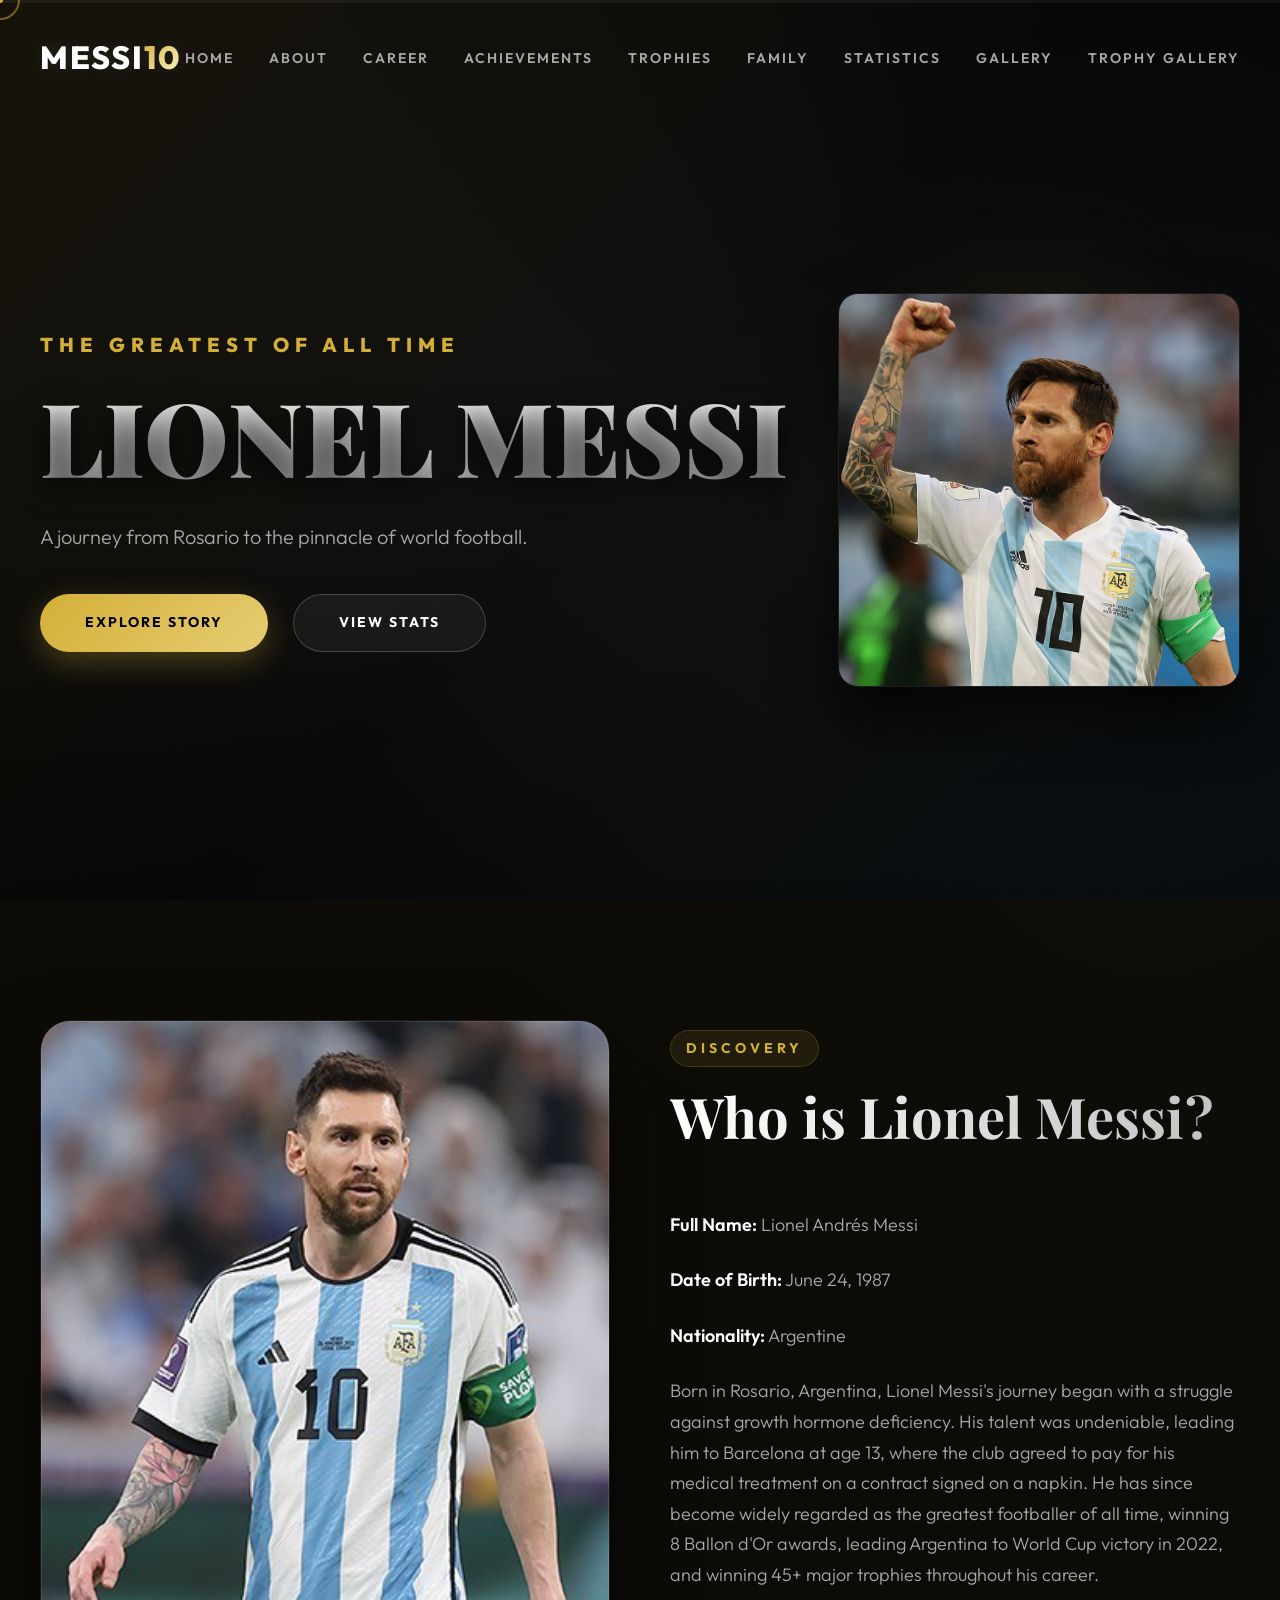
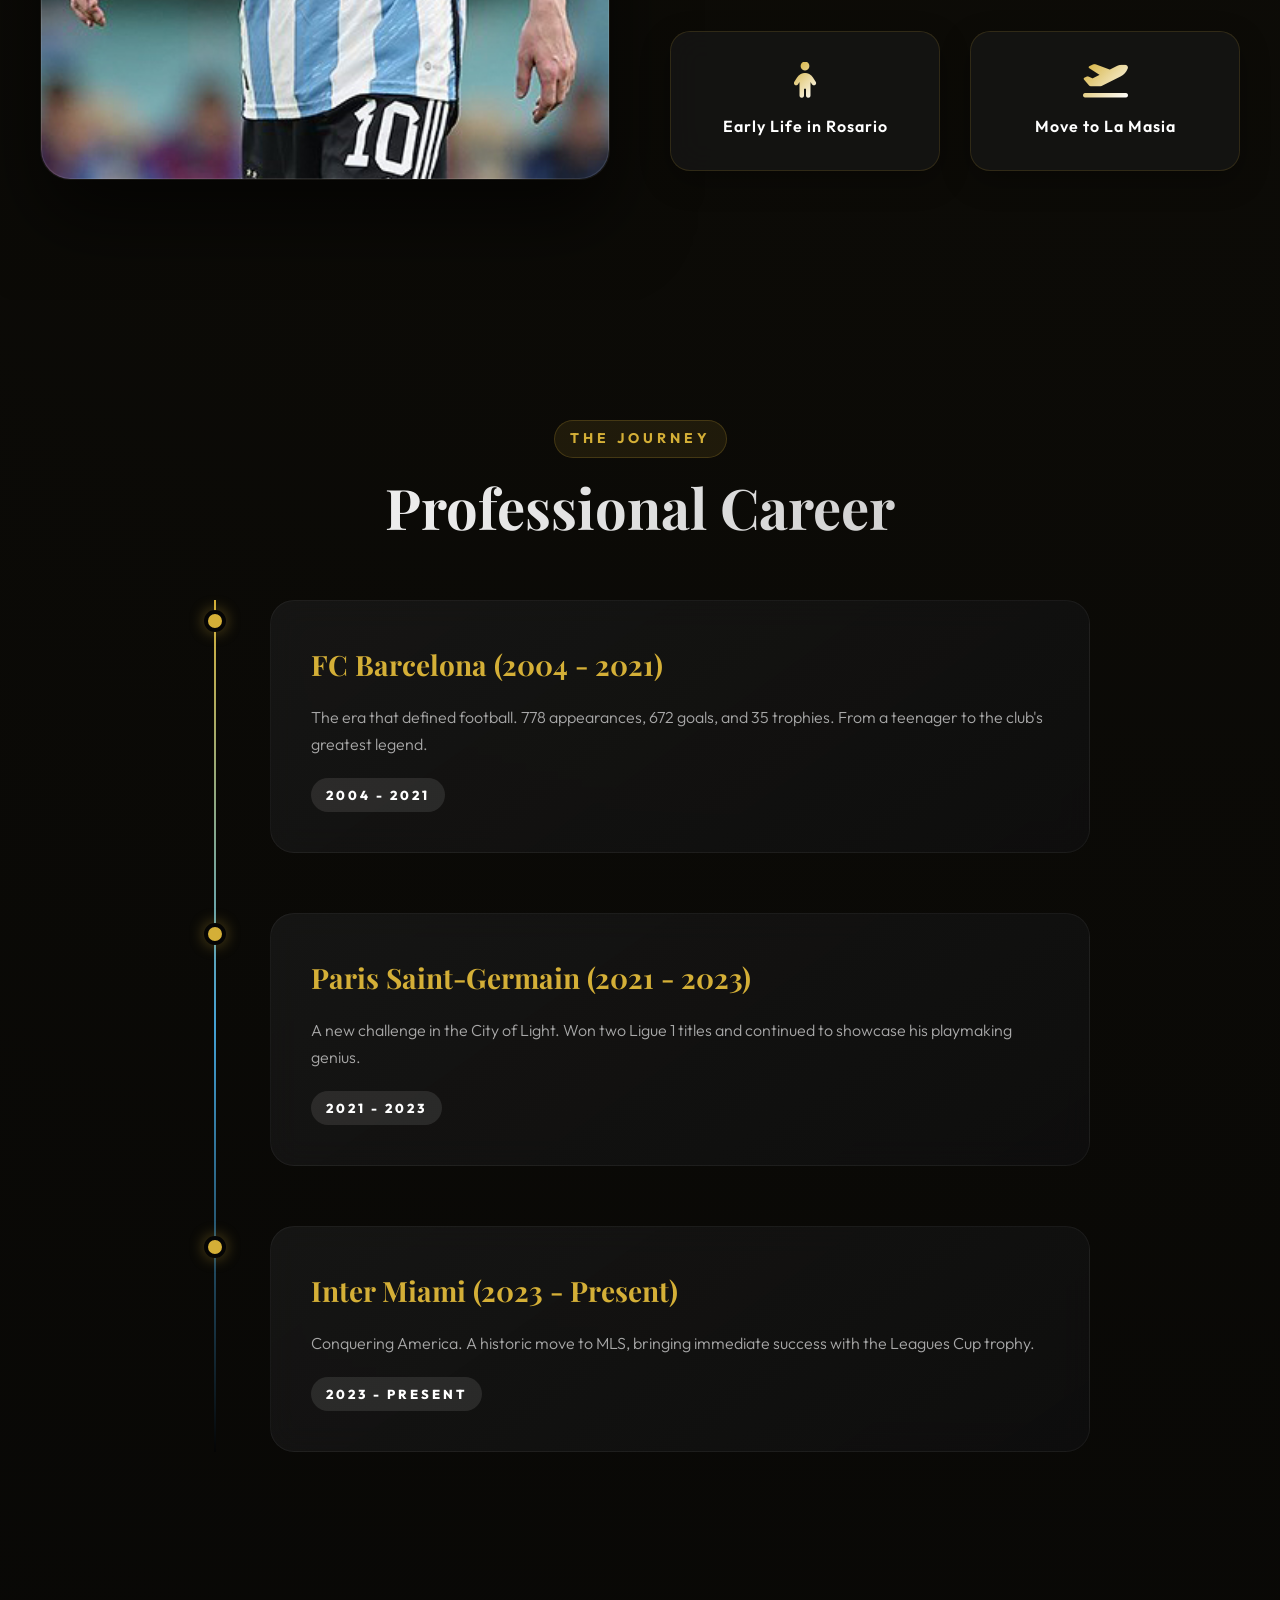
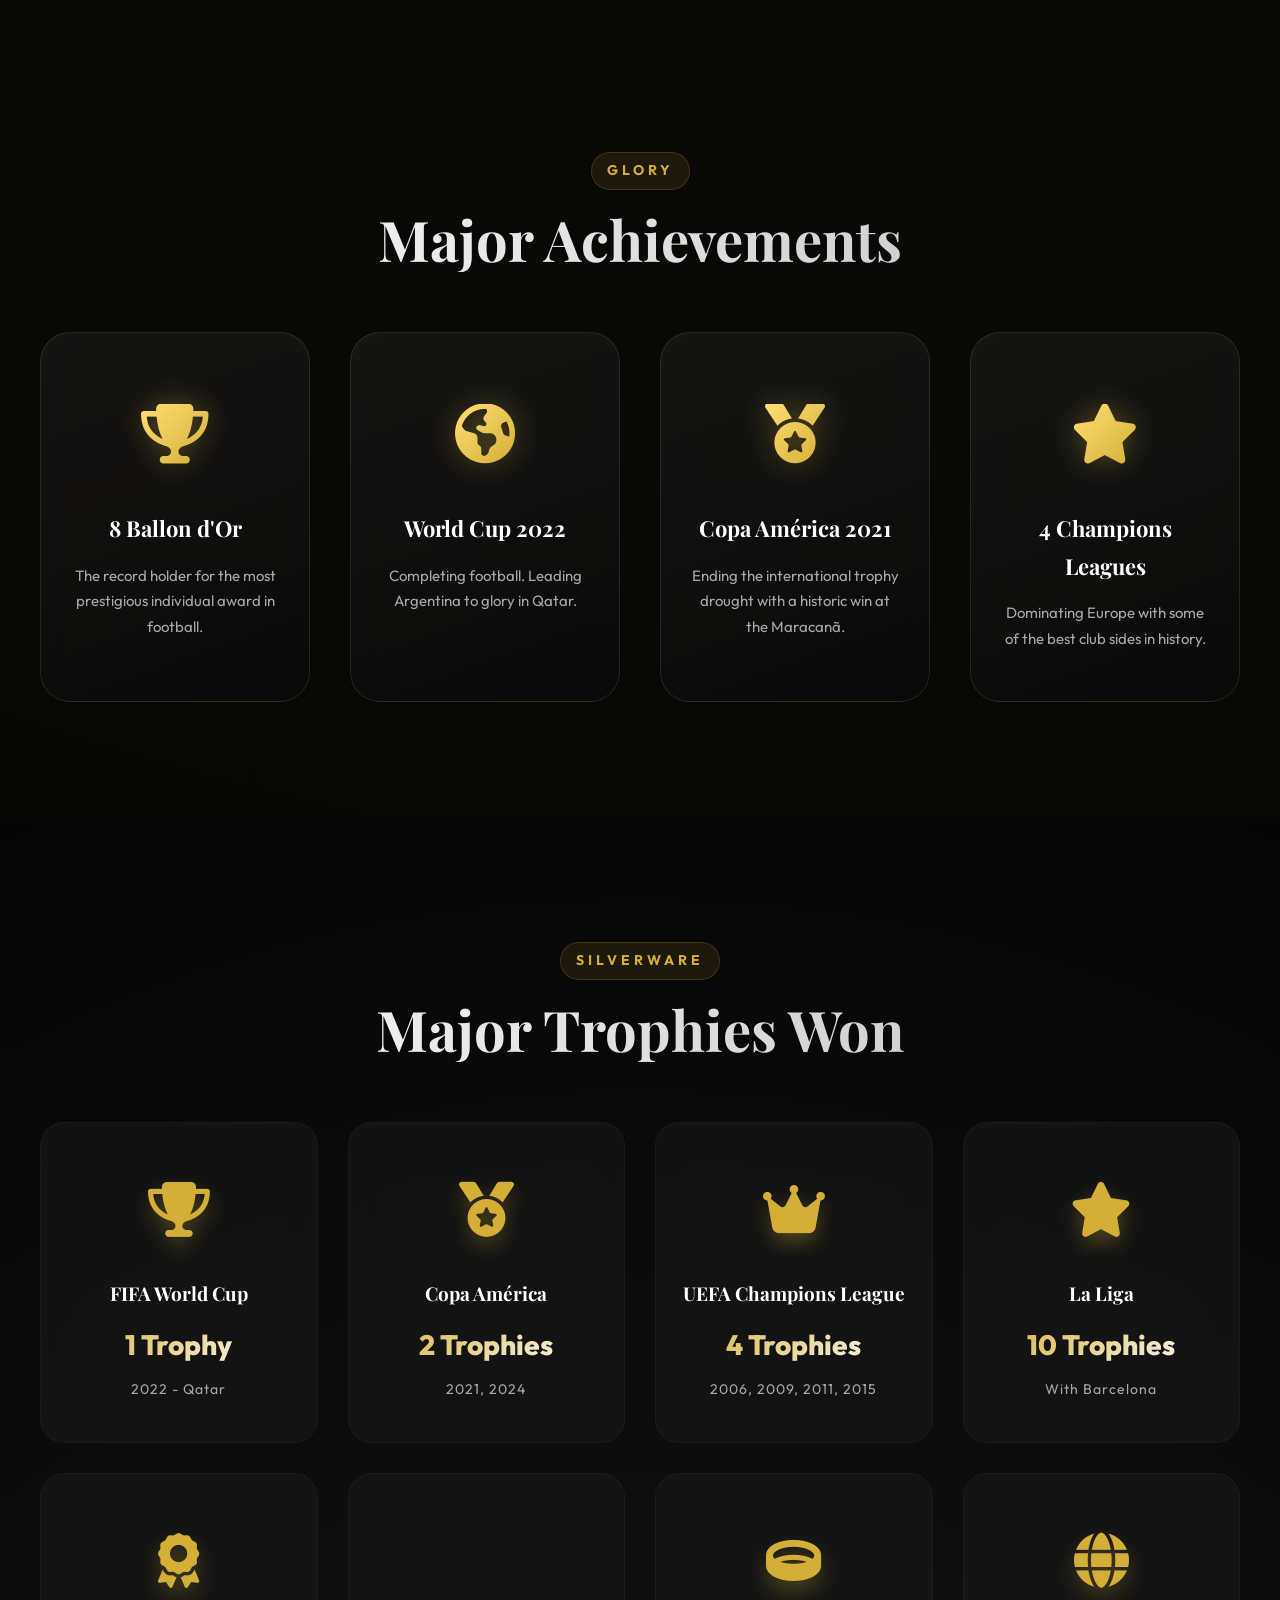
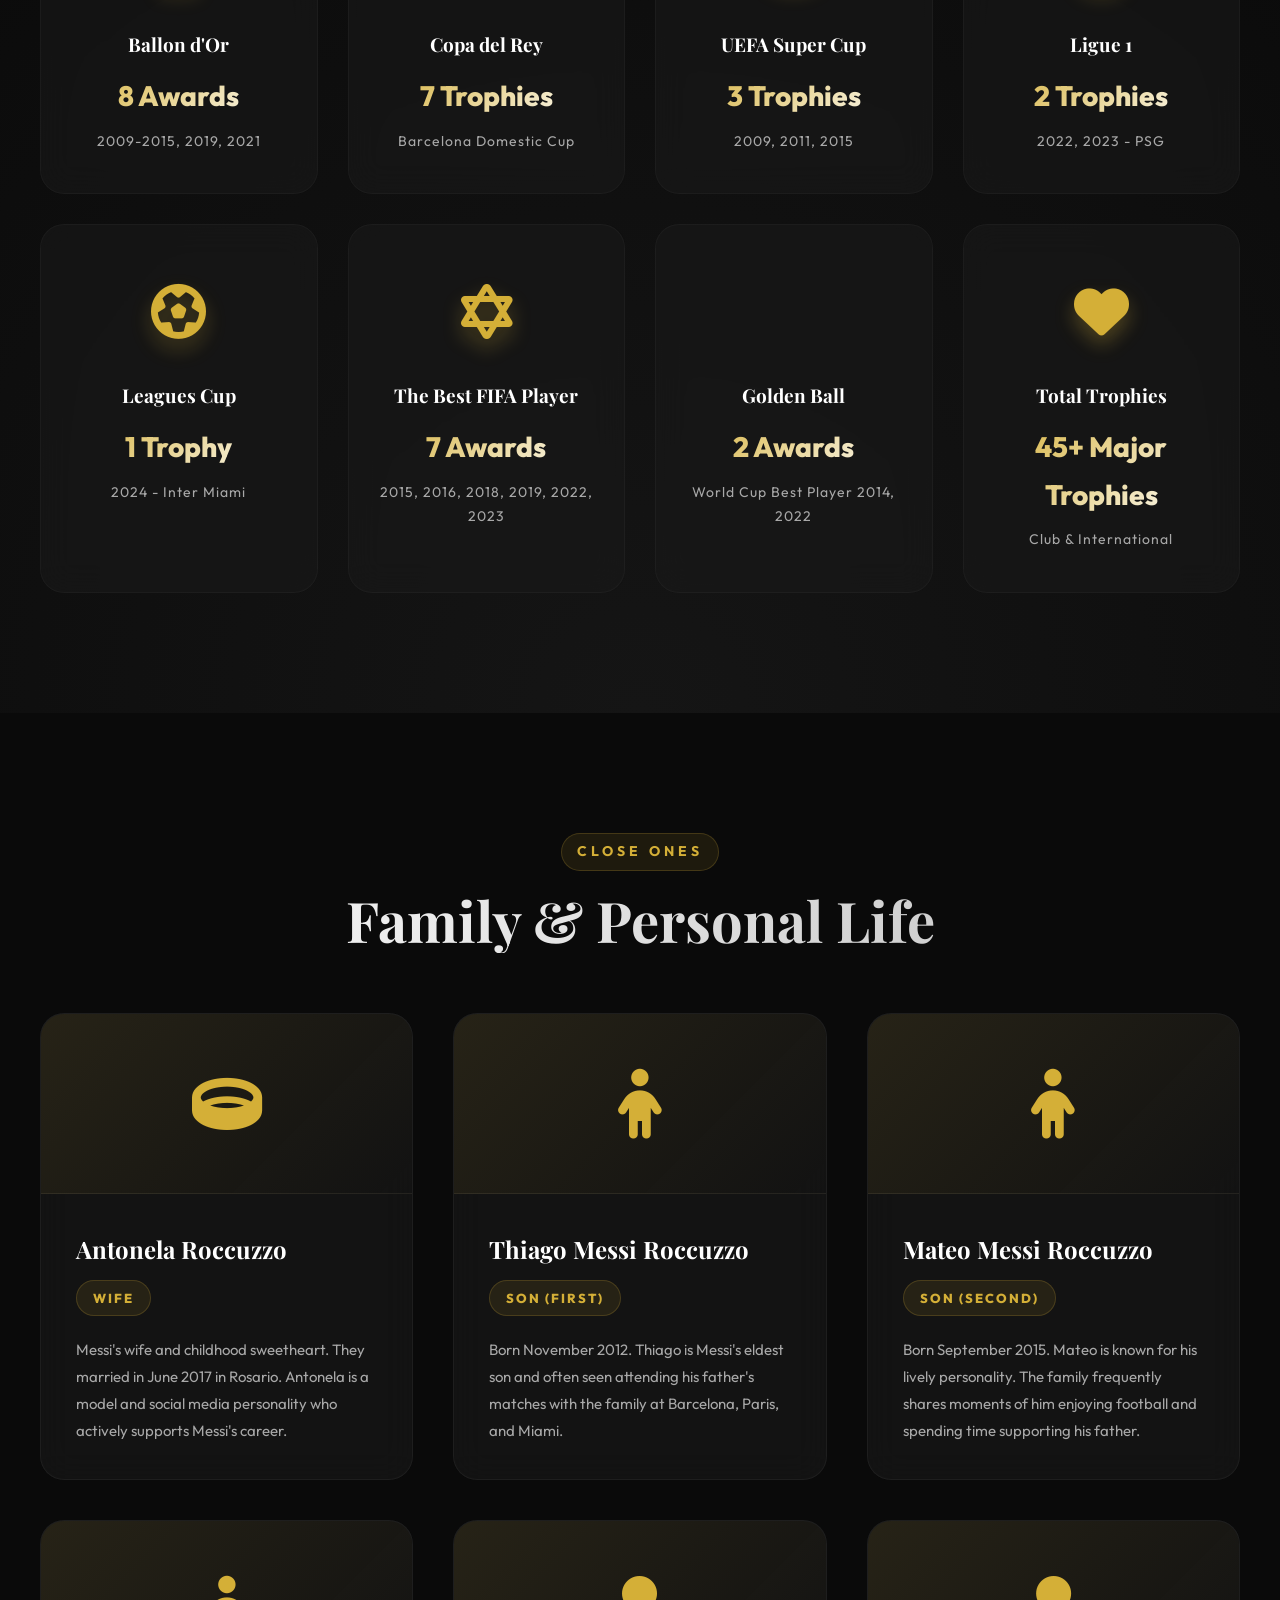
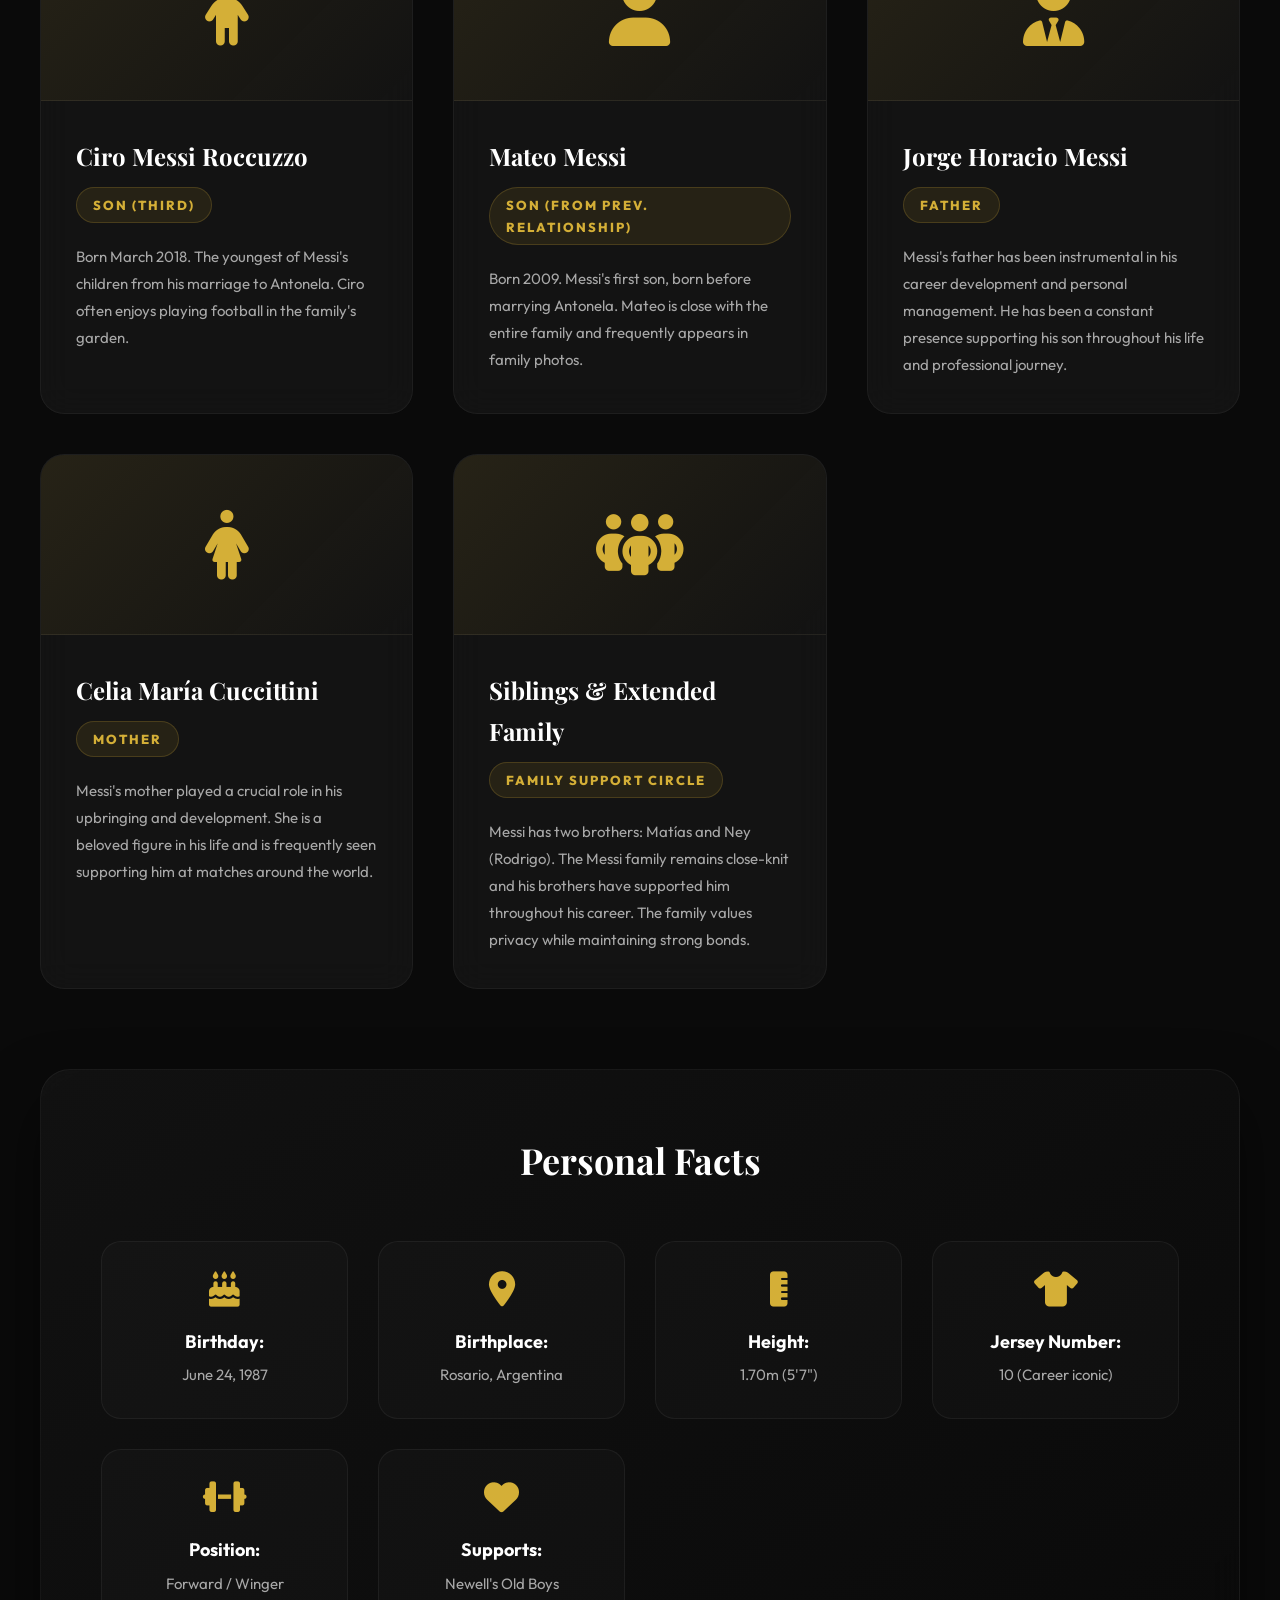
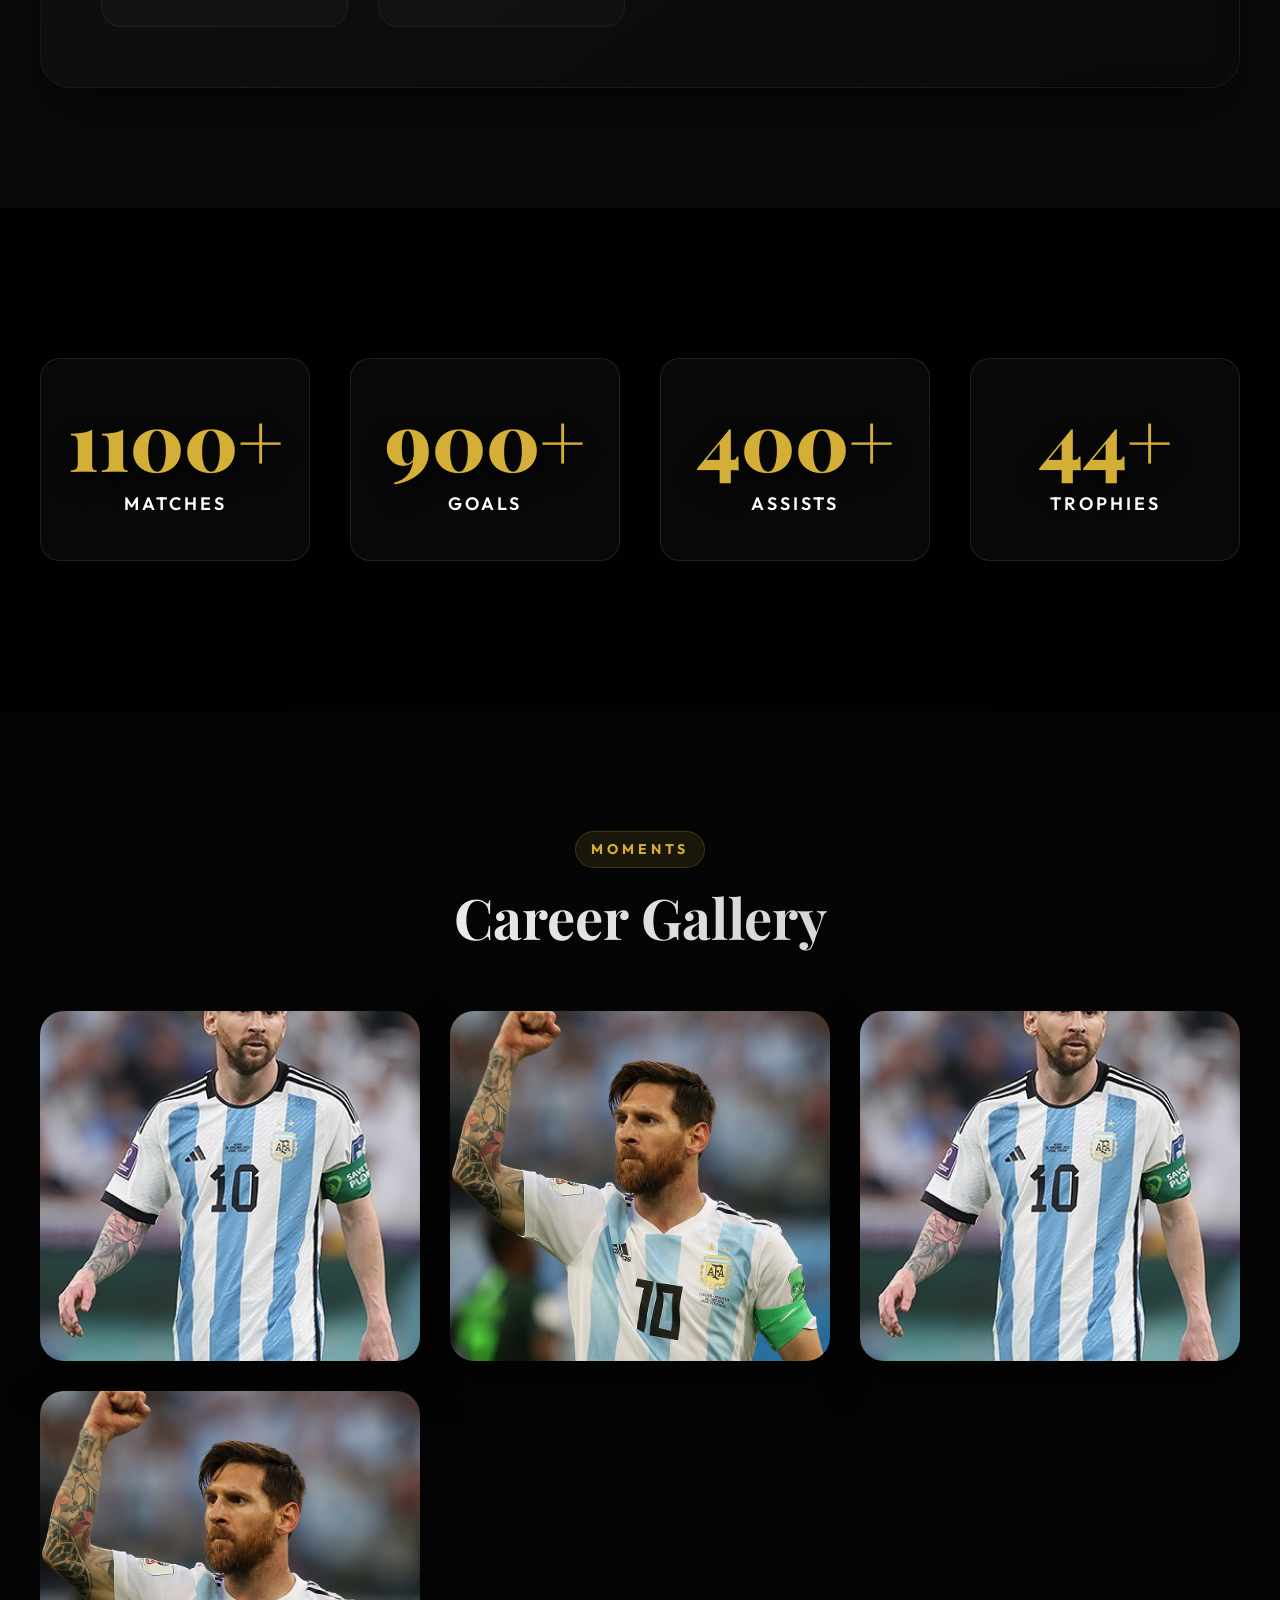
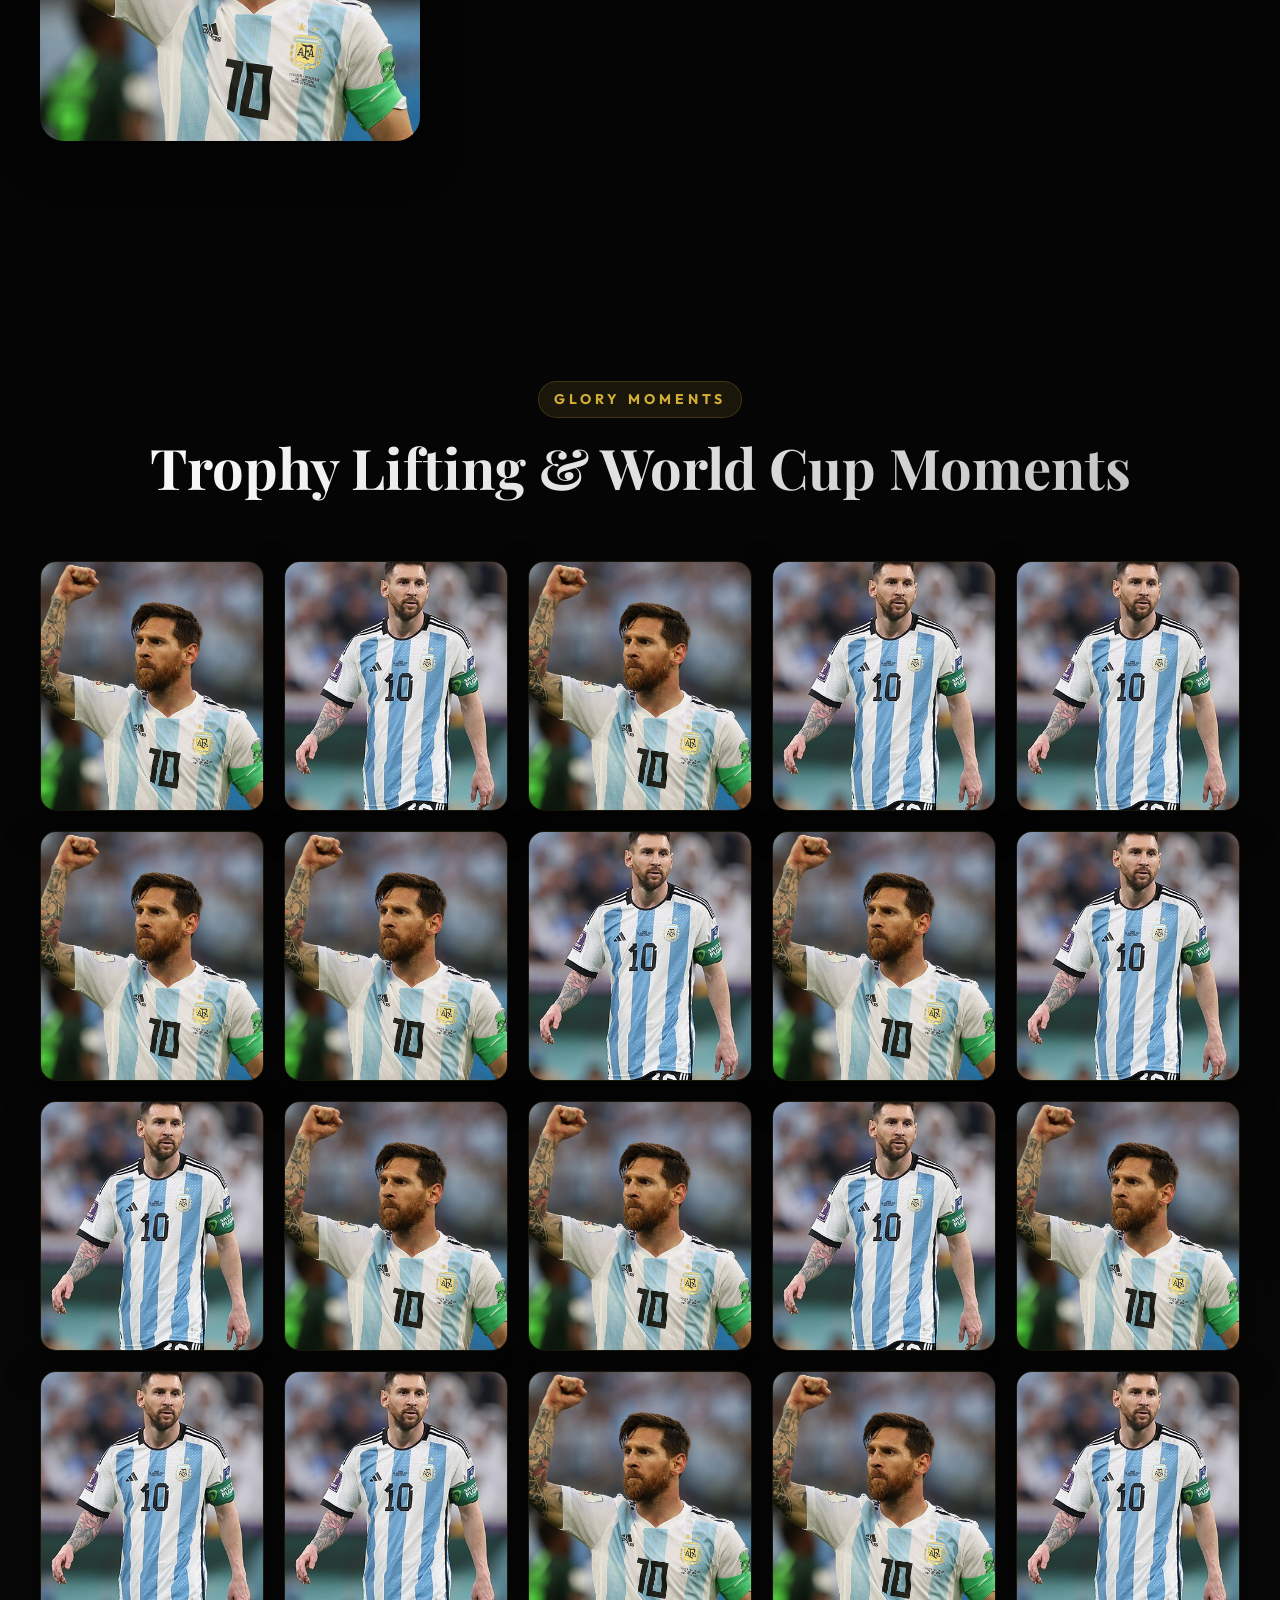
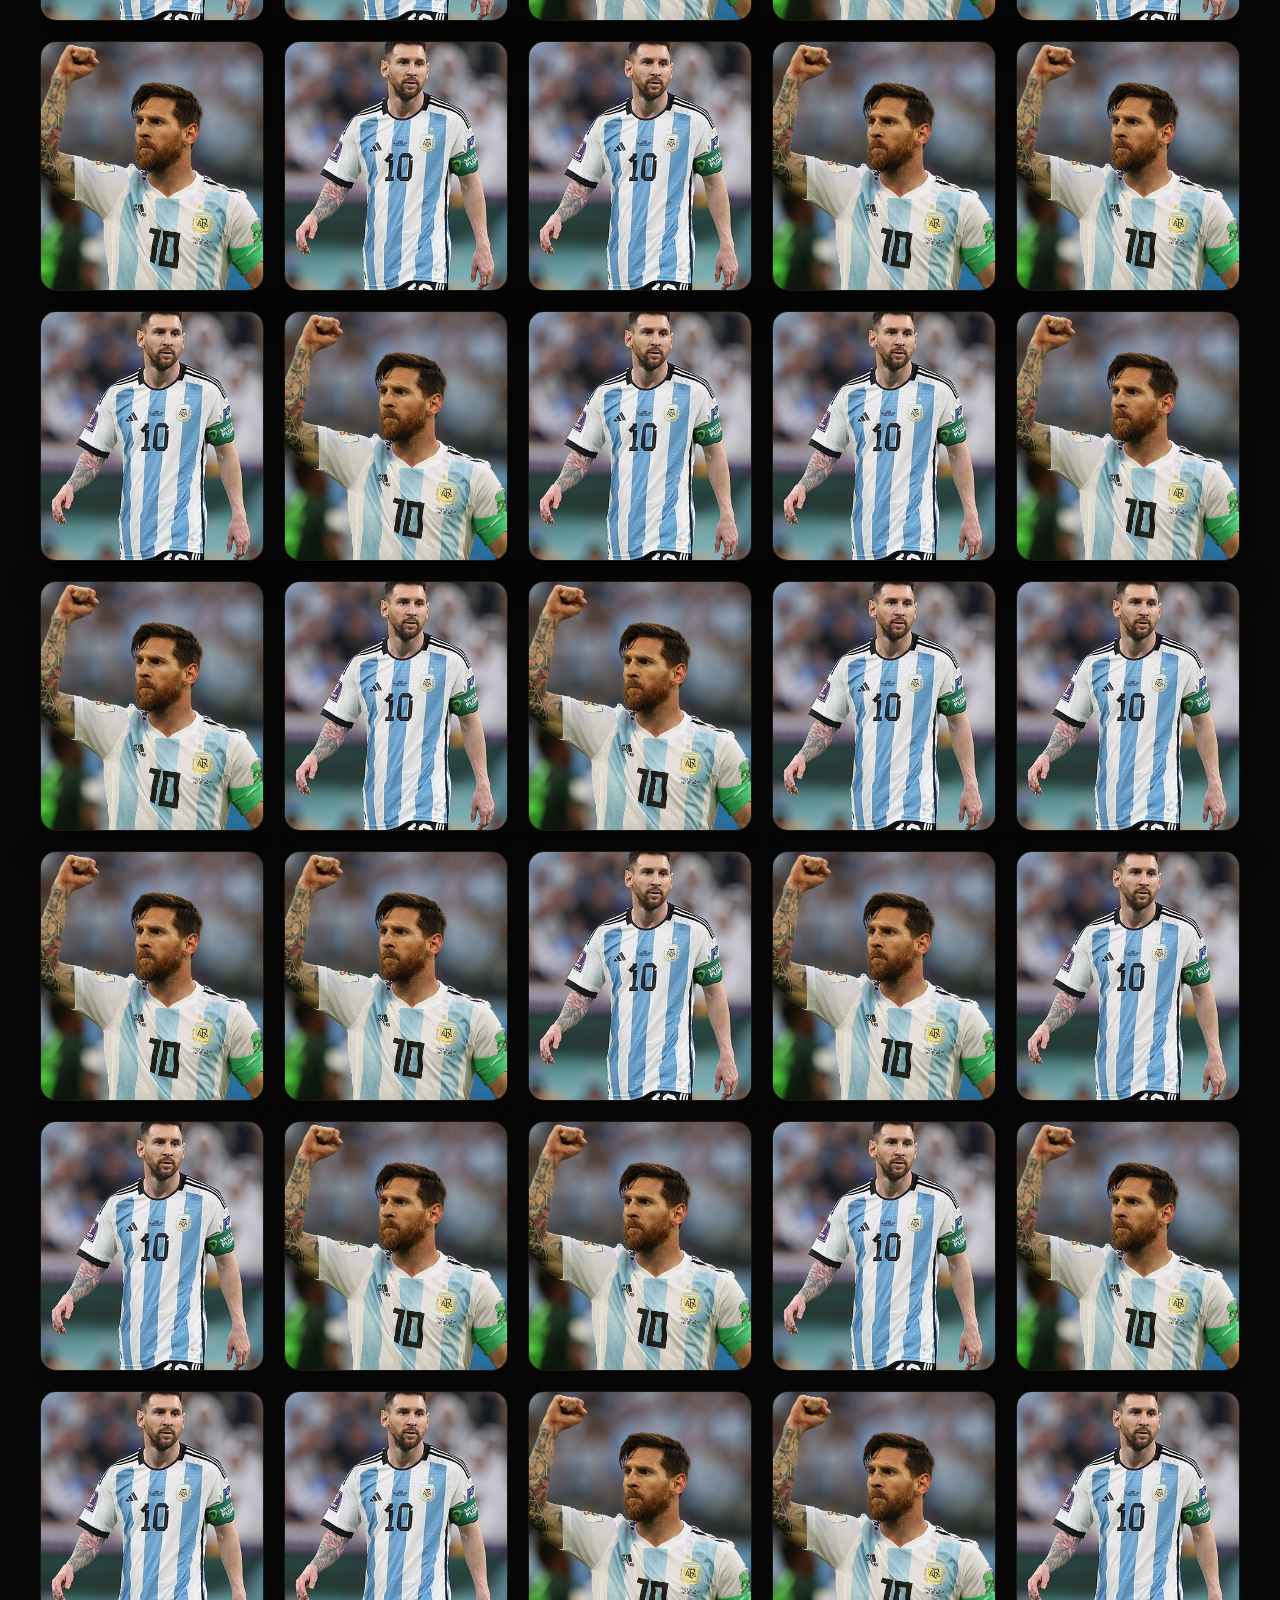
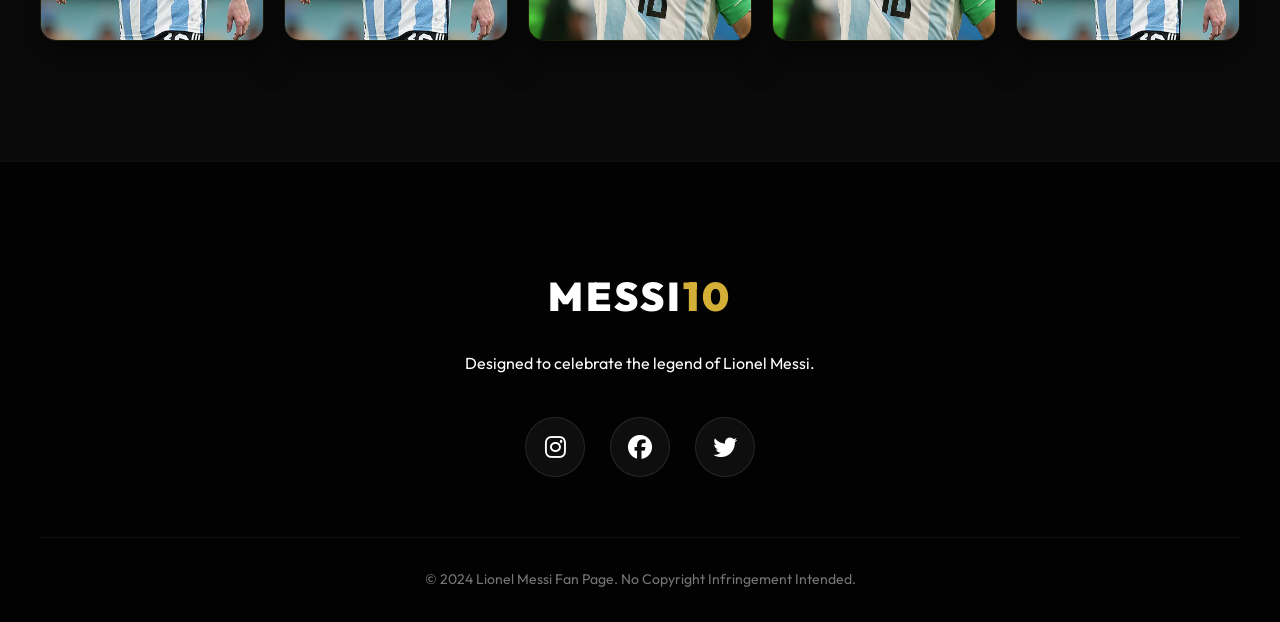
==== index.html @ be6265c4 "Messi website" ====
<!DOCTYPE html>
<html lang="en">
<head>
    <meta charset="UTF-8">
    <meta name="viewport" content="width=device-width, initial-scale=1.0">
    <title>Lionel Messi | The GOAT</title>
    <meta name="description" content="Explore the legendary career, statistics, and achievements of Lionel Messi - the greatest of all time.">
    <link rel="stylesheet" href="style.css">
    <!-- Google Fonts -->
    <link href="https://fonts.googleapis.com/css2?family=Outfit:wght@300;400;600;800&family=Playfair+Display:ital,wght@0,700;1,700&display=swap" rel="stylesheet">
    <!-- Font Awesome for icons -->
    <link rel="stylesheet" href="https://cdnjs.cloudflare.com/ajax/libs/font-awesome/6.4.0/css/all.min.css">
</head>
<body>
    <!-- Ambient Background Glows -->
    <div class="ambient-glow glow-1"></div>
    <div class="ambient-glow glow-2"></div>

    <!-- Custom Cursor -->
    <div class="cursor-dot"></div>
    <div class="cursor-outline"></div>

    <!-- Scroll Progress Bar -->
    <div class="scroll-progress-container">
        <div class="scroll-progress-bar" id="progressBar"></div>
    </div>
    <!-- Header Navigation -->
    <header id="header">
        <nav class="container">
            <div class="logo">MESSI<span>10</span></div>
            <ul class="nav-links">
                <li><a href="#home">Home</a></li>
                <li><a href="#about">About</a></li>
                <li><a href="#career">Career</a></li>
                <li><a href="#achievements">Achievements</a></li>
                <li><a href="#trophies">Trophies</a></li>
                <li><a href="#family">Family</a></li>
                <li><a href="#stats">Statistics</a></li>
                <li><a href="#gallery">Gallery</a></li>
                <li><a href="#trophy-gallery">Trophy Gallery</a></li>
            </ul>
            <div class="menu-toggle">
                <i class="fas fa-bars"></i>
            </div>
        </nav>
    </header>

    <!-- Hero Section -->
    <section id="home" class="hero">
        <div class="hero-overlay"></div>
        <div class="container hero-content">
            <div class="hero-text">
                <h2 class="reveal">The Greatest of All Time</h2>
                <h1 class="reveal">LIONEL MESSI</h1>
                <p class="reveal">A journey from Rosario to the pinnacle of world football.</p>
                <div class="hero-btns reveal">
                    <a href="#about" class="btn primary">Explore Story</a>
                    <a href="#stats" class="btn secondary">View Stats</a>
                </div>
            </div>
            <div class="hero-image reveal">
                <img src="images/messi-nigeria-2018.jpg" alt="Lionel Messi Celebrating">
            </div>
        </div>
    </section>

    <!-- About Section -->
    <section id="about" class="about section-padding">
        <div class="container grid">
            <div class="about-image">
                <div class="image-wrapper">
                    <img src="images/messi-argentina-2022.jpg" alt="Lionel Messi Portrait">
                </div>
            </div>
            <div class="about-text">
                <div class="section-title">
                    <span>Discovery</span>
                    <h2>Who is Lionel Messi?</h2>
                </div>
                <p><strong>Full Name:</strong> Lionel Andrés Messi</p>
                <p><strong>Date of Birth:</strong> June 24, 1987</p>
                <p><strong>Nationality:</strong> Argentine</p>
                <p>Born in Rosario, Argentina, Lionel Messi's journey began with a struggle against growth hormone deficiency. His talent was undeniable, leading him to Barcelona at age 13, where the club agreed to pay for his medical treatment on a contract signed on a napkin. He has since become widely regarded as the greatest footballer of all time, winning 8 Ballon d'Or awards, leading Argentina to World Cup victory in 2022, and winning 45+ major trophies throughout his career.</p>
                <div class="about-highlights">
                    <div class="highlight-item">
                        <i class="fas fa-child"></i>
                        <p>Early Life in Rosario</p>
                    </div>
                    <div class="highlight-item">
                        <i class="fas fa-plane-departure"></i>
                        <p>Move to La Masia</p>
                    </div>
                </div>
            </div>
        </div>
    </section>

    <!-- Career Timeline Section -->
    <section id="career" class="career section-padding">
        <div class="container">
            <div class="section-title centered">
                <span>The Journey</span>
                <h2>Professional Career</h2>
            </div>
            <div class="timeline">
                <div class="timeline-item">
                    <div class="timeline-dot"></div>
                    <div class="timeline-content">
                        <h3>FC Barcelona (2004 - 2021)</h3>
                        <p>The era that defined football. 778 appearances, 672 goals, and 35 trophies. From a teenager to the club's greatest legend.</p>
                        <span class="timeline-date">2004 - 2021</span>
                    </div>
                </div>
                <div class="timeline-item">
                    <div class="timeline-dot"></div>
                    <div class="timeline-content">
                        <h3>Paris Saint-Germain (2021 - 2023)</h3>
                        <p>A new challenge in the City of Light. Won two Ligue 1 titles and continued to showcase his playmaking genius.</p>
                        <span class="timeline-date">2021 - 2023</span>
                    </div>
                </div>
                <div class="timeline-item">
                    <div class="timeline-dot"></div>
                    <div class="timeline-content">
                        <h3>Inter Miami (2023 - Present)</h3>
                        <p>Conquering America. A historic move to MLS, bringing immediate success with the Leagues Cup trophy.</p>
                        <span class="timeline-date">2023 - PRESENT</span>
                    </div>
                </div>
            </div>
        </div>
    </section>

    <!-- Achievements Section -->
    <section id="achievements" class="achievements section-padding">
        <div class="container">
            <div class="section-title centered">
                <span>Glory</span>
                <h2>Major Achievements</h2>
            </div>
            <div class="achievements-grid">
                <div class="achievement-card" style="cursor: pointer;" data-src="https://upload.wikimedia.org/wikipedia/commons/e/e8/Lionel_Messi_20180626.jpg">
                    <div class="icon-box">
                        <i class="fas fa-trophy gold"></i>
                    </div>
                    <h3>8 Ballon d'Or</h3>
                    <p>The record holder for the most prestigious individual award in football.</p>
                </div>
                <div class="achievement-card" style="cursor: pointer;" data-src="https://upload.wikimedia.org/wikipedia/commons/b/b4/Lionel-Messi-Argentina-2022-FIFA-World-Cup_%28cropped%29.jpg">
                    <div class="icon-box">
                        <i class="fas fa-globe-americas"></i>
                    </div>
                    <h3>World Cup 2022</h3>
                    <p>Completing football. Leading Argentina to glory in Qatar.</p>
                </div>
                <div class="achievement-card" style="cursor: pointer;" data-src="images/messi-2018.jpg">
                    <div class="icon-box">
                        <i class="fas fa-medal"></i>
                    </div>
                    <h3>Copa América 2021</h3>
                    <p>Ending the international trophy drought with a historic win at the Maracanã.</p>
                </div>
                <div class="achievement-card" style="cursor: pointer;" data-src="images/messi-almeria-2014.jpg">
                    <div class="icon-box">
                        <i class="fas fa-star"></i>
                    </div>
                    <h3>4 Champions Leagues</h3>
                    <p>Dominating Europe with some of the best club sides in history.</p>
                </div>
            </div>
        </div>
    </section>

    <!-- Trophies Section -->
    <section id="trophies" class="trophies section-padding">
        <div class="container">
            <div class="section-title centered">
                <span>Silverware</span>
                <h2>Major Trophies Won</h2>
            </div>
            <div class="trophies-grid">
                <div class="trophy-card">
                    <div class="trophy-icon"><i class="fas fa-trophy"></i></div>
                    <h3>FIFA World Cup</h3>
                    <p class="trophy-count">1 Trophy</p>
                    <p class="trophy-detail">2022 - Qatar</p>
                </div>
                <div class="trophy-card">
                    <div class="trophy-icon"><i class="fas fa-medal"></i></div>
                    <h3>Copa América</h3>
                    <p class="trophy-count">2 Trophies</p>
                    <p class="trophy-detail">2021, 2024</p>
                </div>
                <div class="trophy-card">
                    <div class="trophy-icon"><i class="fas fa-crown"></i></div>
                    <h3>UEFA Champions League</h3>
                    <p class="trophy-count">4 Trophies</p>
                    <p class="trophy-detail">2006, 2009, 2011, 2015</p>
                </div>
                <div class="trophy-card">
                    <div class="trophy-icon"><i class="fas fa-star"></i></div>
                    <h3>La Liga</h3>
                    <p class="trophy-count">10 Trophies</p>
                    <p class="trophy-detail">With Barcelona</p>
                </div>
                <div class="trophy-card">
                    <div class="trophy-icon"><i class="fas fa-award"></i></div>
                    <h3>Ballon d'Or</h3>
                    <p class="trophy-count">8 Awards</p>
                    <p class="trophy-detail">2009-2015, 2019, 2021</p>
                </div>
                <div class="trophy-card">
                    <div class="trophy-icon"><i class="fas fa-cup"></i></div>
                    <h3>Copa del Rey</h3>
                    <p class="trophy-count">7 Trophies</p>
                    <p class="trophy-detail">Barcelona Domestic Cup</p>
                </div>
                <div class="trophy-card">
                    <div class="trophy-icon"><i class="fas fa-ring"></i></div>
                    <h3>UEFA Super Cup</h3>
                    <p class="trophy-count">3 Trophies</p>
                    <p class="trophy-detail">2009, 2011, 2015</p>
                </div>
                <div class="trophy-card">
                    <div class="trophy-icon"><i class="fas fa-globe"></i></div>
                    <h3>Ligue 1</h3>
                    <p class="trophy-count">2 Trophies</p>
                    <p class="trophy-detail">2022, 2023 - PSG</p>
                </div>
                <div class="trophy-card">
                    <div class="trophy-icon"><i class="fas fa-soccer-ball"></i></div>
                    <h3>Leagues Cup</h3>
                    <p class="trophy-count">1 Trophy</p>
                    <p class="trophy-detail">2024 - Inter Miami</p>
                </div>
                <div class="trophy-card">
                    <div class="trophy-icon"><i class="fas fa-star-of-david"></i></div>
                    <h3>The Best FIFA Player</h3>
                    <p class="trophy-count">7 Awards</p>
                    <p class="trophy-detail">2015, 2016, 2018, 2019, 2022, 2023</p>
                </div>
                <div class="trophy-card">
                    <div class="trophy-icon"><i class="fas fa-lightning-bolt"></i></div>
                    <h3>Golden Ball</h3>
                    <p class="trophy-count">2 Awards</p>
                    <p class="trophy-detail">World Cup Best Player 2014, 2022</p>
                </div>
                <div class="trophy-card">
                    <div class="trophy-icon"><i class="fas fa-heart"></i></div>
                    <h3>Total Trophies</h3>
                    <p class="trophy-count">45+ Major Trophies</p>
                    <p class="trophy-detail">Club & International</p>
                </div>
            </div>
        </div>
    </section>

    <!-- Family Section -->
    <section id="family" class="family section-padding">
        <div class="container">
            <div class="section-title centered">
                <span>Close Ones</span>
                <h2>Family & Personal Life</h2>
            </div>
            <div class="family-grid">
                <div class="family-card">
                    <div class="family-image">
                        <i class="fas fa-ring"></i>
                    </div>
                    <div class="family-info">
                        <h3>Antonela Roccuzzo</h3>
                        <p class="relation">Wife</p>
                        <p class="description">Messi's wife and childhood sweetheart. They married in June 2017 in Rosario. Antonela is a model and social media personality who actively supports Messi's career.</p>
                    </div>
                </div>
                <div class="family-card">
                    <div class="family-image">
                        <i class="fas fa-child"></i>
                    </div>
                    <div class="family-info">
                        <h3>Thiago Messi Roccuzzo</h3>
                        <p class="relation">Son (First)</p>
                        <p class="description">Born November 2012. Thiago is Messi's eldest son and often seen attending his father's matches with the family at Barcelona, Paris, and Miami.</p>
                    </div>
                </div>
                <div class="family-card">
                    <div class="family-image">
                        <i class="fas fa-child"></i>
                    </div>
                    <div class="family-info">
                        <h3>Mateo Messi Roccuzzo</h3>
                        <p class="relation">Son (Second)</p>
                        <p class="description">Born September 2015. Mateo is known for his lively personality. The family frequently shares moments of him enjoying football and spending time supporting his father.</p>
                    </div>
                </div>
                <div class="family-card">
                    <div class="family-image">
                        <i class="fas fa-child"></i>
                    </div>
                    <div class="family-info">
                        <h3>Ciro Messi Roccuzzo</h3>
                        <p class="relation">Son (Third)</p>
                        <p class="description">Born March 2018. The youngest of Messi's children from his marriage to Antonela. Ciro often enjoys playing football in the family's garden.</p>
                    </div>
                </div>
                <div class="family-card">
                    <div class="family-image">
                        <i class="fas fa-user"></i>
                    </div>
                    <div class="family-info">
                        <h3>Mateo Messi</h3>
                        <p class="relation">Son (from prev. relationship)</p>
                        <p class="description">Born 2009. Messi's first son, born before marrying Antonela. Mateo is close with the entire family and frequently appears in family photos.</p>
                    </div>
                </div>
                <div class="family-card">
                    <div class="family-image">
                        <i class="fas fa-user-tie"></i>
                    </div>
                    <div class="family-info">
                        <h3>Jorge Horacio Messi</h3>
                        <p class="relation">Father</p>
                        <p class="description">Messi's father has been instrumental in his career development and personal management. He has been a constant presence supporting his son throughout his life and professional journey.</p>
                    </div>
                </div>
                <div class="family-card">
                    <div class="family-image">
                        <i class="fas fa-female"></i>
                    </div>
                    <div class="family-info">
                        <h3>Celia María Cuccittini</h3>
                        <p class="relation">Mother</p>
                        <p class="description">Messi's mother played a crucial role in his upbringing and development. She is a beloved figure in his life and is frequently seen supporting him at matches around the world.</p>
                    </div>
                </div>
                <div class="family-card">
                    <div class="family-image">
                        <i class="fas fa-people-group"></i>
                    </div>
                    <div class="family-info">
                        <h3>Siblings & Extended Family</h3>
                        <p class="relation">Family Support Circle</p>
                        <p class="description">Messi has two brothers: Matías and Ney (Rodrigo). The Messi family remains close-knit and his brothers have supported him throughout his career. The family values privacy while maintaining strong bonds.</p>
                    </div>
                </div>
            </div>
            <div class="personal-facts">
                <h3>Personal Facts</h3>
                <div class="facts-grid">
                    <div class="fact-item">
                        <i class="fas fa-birthday-cake"></i>
                        <p><strong>Birthday:</strong> June 24, 1987</p>
                    </div>
                    <div class="fact-item">
                        <i class="fas fa-map-marker-alt"></i>
                        <p><strong>Birthplace:</strong> Rosario, Argentina</p>
                    </div>
                    <div class="fact-item">
                        <i class="fas fa-ruler-vertical"></i>
                        <p><strong>Height:</strong> 1.70m (5'7")</p>
                    </div>
                    <div class="fact-item">
                        <i class="fas fa-shirt"></i>
                        <p><strong>Jersey Number:</strong> 10 (Career iconic)</p>
                    </div>
                    <div class="fact-item">
                        <i class="fas fa-dumbbell"></i>
                        <p><strong>Position:</strong> Forward / Winger</p>
                    </div>
                    <div class="fact-item">
                        <i class="fas fa-heart"></i>
                        <p><strong>Supports:</strong> Newell's Old Boys</p>
                    </div>
                </div>
            </div>
        </div>
    </section>

    <!-- Statistics Section -->
    <section id="stats" class="stats section-padding">
        <div class="parallax-bg" style="background-image: url('images/messi-parallax-2018.jpg');"></div>
        <div class="container">
            <div class="stats-grid">
                <div class="stat-item">
                    <h2 class="counter" data-target="1100">0</h2>
                    <p>Matches</p>
                </div>
                <div class="stat-item">
                    <h2 class="counter" data-target="900">0</h2>
                    <p>Goals</p>
                </div>
                <div class="stat-item">
                    <h2 class="counter" data-target="400">0</h2>
                    <p>Assists</p>
                </div>
                <div class="stat-item">
                    <h2 class="counter" data-target="44">0</h2>
                    <p>Trophies</p>
                </div>
            </div>
        </div>
    </section>

    <!-- Gallery Section -->
    <section id="gallery" class="gallery section-padding">
        <div class="container">
            <div class="section-title centered">
                <span>Moments</span>
                <h2>Career Gallery</h2>
            </div>
            <div class="gallery-grid">
                <div class="gallery-item">
                    <img src="images/messi-almeria-2014.jpg" alt="Messi Barcelona">
                </div>
                <div class="gallery-item">
                    <img src="images/messi-2018.jpg" alt="Messi Argentina 2018">
                </div>
                <div class="gallery-item">
                    <img src="images/messi-inter-miami.jpg" alt="Messi Inter Miami">
                </div>
                <div class="gallery-item">
                    <img src="images/messi-nigeria-2018.jpg" alt="Messi Trophy Celebration">
                </div>
            </div>
        </div>
    </section>

    <!-- Trophy & World Cup Gallery Section -->
    <section id="trophy-gallery" class="trophy-gallery section-padding">
        <div class="container">
            <div class="section-title centered">
                <span>Glory Moments</span>
                <h2>Trophy Lifting & World Cup Moments</h2>
            </div>
            <div class="trophy-gallery-grid">
                <div class="trophy-gallery-item"><img src="images/messi-nigeria-2018.jpg" alt="Trophy Celebration 1"></div>
                <div class="trophy-gallery-item"><img src="images/messi-argentina-2022.jpg" alt="World Cup Moment 2"></div>
                <div class="trophy-gallery-item"><img src="images/messi-2018.jpg" alt="Trophy Lifting 3"></div>
                <div class="trophy-gallery-item"><img src="images/messi-almeria-2014.jpg" alt="Champion Moment 4"></div>
                <div class="trophy-gallery-item"><img src="images/messi-inter-miami.jpg" alt="Trophy Celebration 5"></div>
                <div class="trophy-gallery-item"><img src="images/messi-parallax-2018.jpg" alt="World Cup 6"></div>
                <div class="trophy-gallery-item"><img src="images/messi-nigeria-2018.jpg" alt="Trophy Moment 7"></div>
                <div class="trophy-gallery-item"><img src="images/messi-argentina-2022.jpg" alt="Celebration 8"></div>
                <div class="trophy-gallery-item"><img src="images/messi-2018.jpg" alt="Trophy 9"></div>
                <div class="trophy-gallery-item"><img src="images/messi-almeria-2014.jpg" alt="Glory 10"></div>
                <div class="trophy-gallery-item"><img src="images/messi-inter-miami.jpg" alt="Champion 11"></div>
                <div class="trophy-gallery-item"><img src="images/messi-parallax-2018.jpg" alt="Victory 12"></div>
                <div class="trophy-gallery-item"><img src="images/messi-nigeria-2018.jpg" alt="Lifting 13"></div>
                <div class="trophy-gallery-item"><img src="images/messi-argentina-2022.jpg" alt="World Cup 14"></div>
                <div class="trophy-gallery-item"><img src="images/messi-2018.jpg" alt="Trophy 15"></div>
                <div class="trophy-gallery-item"><img src="images/messi-almeria-2014.jpg" alt="Moment 16"></div>
                <div class="trophy-gallery-item"><img src="images/messi-inter-miami.jpg" alt="Celebration 17"></div>
                <div class="trophy-gallery-item"><img src="images/messi-parallax-2018.jpg" alt="Glory 18"></div>
                <div class="trophy-gallery-item"><img src="images/messi-nigeria-2018.jpg" alt="Trophy 19"></div>
                <div class="trophy-gallery-item"><img src="images/messi-argentina-2022.jpg" alt="Champion 20"></div>
                <div class="trophy-gallery-item"><img src="images/messi-2018.jpg" alt="Victory 21"></div>
                <div class="trophy-gallery-item"><img src="images/messi-almeria-2014.jpg" alt="Lifting 22"></div>
                <div class="trophy-gallery-item"><img src="images/messi-inter-miami.jpg" alt="World Cup 23"></div>
                <div class="trophy-gallery-item"><img src="images/messi-parallax-2018.jpg" alt="Trophy 24"></div>
                <div class="trophy-gallery-item"><img src="images/messi-nigeria-2018.jpg" alt="Moment 25"></div>
                <div class="trophy-gallery-item"><img src="images/messi-argentina-2022.jpg" alt="Celebration 26"></div>
                <div class="trophy-gallery-item"><img src="images/messi-2018.jpg" alt="Glory 27"></div>
                <div class="trophy-gallery-item"><img src="images/messi-almeria-2014.jpg" alt="Trophy 28"></div>
                <div class="trophy-gallery-item"><img src="images/messi-inter-miami.jpg" alt="Champion 29"></div>
                <div class="trophy-gallery-item"><img src="images/messi-parallax-2018.jpg" alt="Victory 30"></div>
                <div class="trophy-gallery-item"><img src="images/messi-nigeria-2018.jpg" alt="Lifting 31"></div>
                <div class="trophy-gallery-item"><img src="images/messi-argentina-2022.jpg" alt="World Cup 32"></div>
                <div class="trophy-gallery-item"><img src="images/messi-2018.jpg" alt="Trophy 33"></div>
                <div class="trophy-gallery-item"><img src="images/messi-almeria-2014.jpg" alt="Moment 34"></div>
                <div class="trophy-gallery-item"><img src="images/messi-inter-miami.jpg" alt="Celebration 35"></div>
                <div class="trophy-gallery-item"><img src="images/messi-parallax-2018.jpg" alt="Glory 36"></div>
                <div class="trophy-gallery-item"><img src="images/messi-nigeria-2018.jpg" alt="Trophy 37"></div>
                <div class="trophy-gallery-item"><img src="images/messi-argentina-2022.jpg" alt="Champion 38"></div>
                <div class="trophy-gallery-item"><img src="images/messi-2018.jpg" alt="Victory 39"></div>
                <div class="trophy-gallery-item"><img src="images/messi-almeria-2014.jpg" alt="Lifting 40"></div>
                <div class="trophy-gallery-item"><img src="images/messi-inter-miami.jpg" alt="World Cup 41"></div>
                <div class="trophy-gallery-item"><img src="images/messi-parallax-2018.jpg" alt="Trophy 42"></div>
                <div class="trophy-gallery-item"><img src="images/messi-nigeria-2018.jpg" alt="Moment 43"></div>
                <div class="trophy-gallery-item"><img src="images/messi-argentina-2022.jpg" alt="Celebration 44"></div>
                <div class="trophy-gallery-item"><img src="images/messi-2018.jpg" alt="Glory 45"></div>
                <div class="trophy-gallery-item"><img src="images/messi-almeria-2014.jpg" alt="Trophy 46"></div>
                <div class="trophy-gallery-item"><img src="images/messi-inter-miami.jpg" alt="Champion 47"></div>
                <div class="trophy-gallery-item"><img src="images/messi-parallax-2018.jpg" alt="Victory 48"></div>
                <div class="trophy-gallery-item"><img src="images/messi-nigeria-2018.jpg" alt="Lifting 49"></div>
                <div class="trophy-gallery-item"><img src="images/messi-argentina-2022.jpg" alt="World Cup 50"></div>
            </div>
        </div>
    </section>

    <!-- Footer -->
    <footer>
        <div class="container">
            <div class="footer-content">
                <div class="footer-logo">MESSI<span>10</span></div>
                <p>Designed to celebrate the legend of Lionel Messi.</p>
                <div class="social-links">
                    <a href="#"><i class="fab fa-instagram"></i></a>
                    <a href="#"><i class="fab fa-facebook"></i></a>
                    <a href="#"><i class="fab fa-twitter"></i></a>
                </div>
            </div>
            <div class="footer-bottom">
                <p>&copy; 2024 Lionel Messi Fan Page. No Copyright Infringement Intended.</p>
            </div>
        </div>
    </footer>

    <!-- Custom Modal for Gallery -->
    <div id="galleryModal" class="modal">
        <span class="close-modal">&times;</span>
        <img class="modal-content" id="img01">
    </div>

    <script src="script.js"></script>
</body>
</html>
---- style.css ----
/* 
   Lionel Messi Premium Design System
   Theme: True Dark / Gold / Platinum / Argentina Blue
   Esthetics: Glassmorphism, Micro-animations, Rich Gradients, Smooth Drop Shadows
*/

:root {
    --primary-color: #d4af37; /* Rich Gold */
    --primary-glow: rgba(212, 175, 55, 0.4);
    --secondary-color: #e0e0e0; /* Platinum */
    --bg-dark: #050505; /* True Black */
    --bg-surface: #0f0f0f; /* Slightly elevated black */
    --bg-card: rgba(25, 25, 25, 0.6);
    --bg-card-hover: rgba(40, 40, 40, 0.8);
    --text-white: #ffffff;
    --text-gray: #a8a8a8;
    --text-muted: #757575;
    --accent-blue: #43A1D5; /* Updated Argentina light blue */
    --glass-blur: blur(16px);
    --transition: all 0.4s cubic-bezier(0.25, 1, 0.5, 1);
    --border-glow: 1px solid rgba(212, 175, 55, 0.15);
}

* {
    margin: 0;
    padding: 0;
    box-sizing: border-box;
    scroll-behavior: smooth;
}

body {
    font-family: 'Outfit', sans-serif;
    background-color: var(--bg-dark);
    color: var(--text-white);
    line-height: 1.7;
    overflow-x: hidden;
    background-image: radial-gradient(circle at top right, rgba(212, 175, 55, 0.05), transparent 40%),
                      radial-gradient(circle at bottom left, rgba(67, 161, 213, 0.05), transparent 40%);
}

h1, h2, h3 {
    font-family: 'Playfair Display', serif;
}

/* Beautiful custom scrollbar */
::-webkit-scrollbar {
    width: 8px;
}
::-webkit-scrollbar-track {
    background: var(--bg-dark); 
}
::-webkit-scrollbar-thumb {
    background: #333; 
    border-radius: 10px;
}
::-webkit-scrollbar-thumb:hover {
    background: var(--primary-color); 
}

.container {
    max-width: 1280px;
    margin: 0 auto;
    padding: 0 40px;
}

section {
    position: relative;
    overflow: hidden;
}

.section-padding {
    padding: 120px 0;
}

.grid {
    display: grid;
    grid-template-columns: repeat(2, 1fr);
    gap: 60px;
    align-items: center;
}

/* Header & Nav */
header {
    position: fixed;
    top: 0;
    width: 100%;
    z-index: 1000;
    padding: 30px 0;
    transition: var(--transition);
}

header.scrolled {
    background: rgba(5, 5, 5, 0.85);
    backdrop-filter: var(--glass-blur);
    padding: 15px 0;
    border-bottom: 1px solid rgba(255, 255, 255, 0.05);
    box-shadow: 0 10px 30px rgba(0,0,0,0.5);
}

nav {
    display: flex;
    justify-content: space-between;
    align-items: center;
}

.logo {
    font-size: 32px;
    font-weight: 800;
    letter-spacing: 2px;
    text-shadow: 0 0 20px rgba(255,255,255,0.1);
}

.logo span {
    background: linear-gradient(135deg, #d4af37 0%, #fff6ca 100%);
    -webkit-background-clip: text;
    -webkit-text-fill-color: transparent;
}

.nav-links {
    display: flex;
    list-style: none;
    gap: 35px;
}

.nav-links a {
    text-decoration: none;
    color: var(--text-gray);
    font-weight: 600;
    font-size: 14px;
    text-transform: uppercase;
    letter-spacing: 2px;
    position: relative;
    transition: var(--transition);
}

.nav-links a::after {
    content: '';
    position: absolute;
    width: 0;
    height: 2px;
    bottom: -5px;
    left: 0;
    background: var(--primary-color);
    transition: var(--transition);
}

.nav-links a:hover {
    color: var(--text-white);
}

.nav-links a:hover::after {
    width: 100%;
}

.menu-toggle {
    display: none;
    font-size: 24px;
    cursor: pointer;
    color: var(--text-white);
}

/* Hero Section */
.hero {
    height: 100vh;
    display: flex;
    align-items: center;
    background: radial-gradient(ellipse at center, #111 0%, #050505 100%);
    padding-top: 80px;
}

.hero-overlay {
    position: absolute;
    top: 0;
    left: 0;
    width: 100%;
    height: 100%;
    background: linear-gradient(135deg, rgba(212,175,55,0.08) 0%, rgba(5,5,5,0) 50%, rgba(67,161,213,0.05) 100%);
    z-index: 1;
}

.hero-content {
    display: flex;
    align-items: center;
    justify-content: space-between;
    gap: 50px;
    z-index: 2;
    position: relative;
}

.hero-text h2 {
    color: var(--primary-color);
    font-size: 20px;
    letter-spacing: 6px;
    text-transform: uppercase;
    margin-bottom: 20px;
    font-weight: 800;
    font-family: 'Outfit', sans-serif;
}

.hero-text h1 {
    font-size: clamp(60px, 8vw, 110px);
    line-height: 1.05;
    margin-bottom: 30px;
    font-weight: 900;
    background: linear-gradient(180deg, #ffffff 0%, #a0a0a0 100%);
    -webkit-background-clip: text;
    -webkit-text-fill-color: transparent;
    text-shadow: 0px 10px 30px rgba(0,0,0,0.8);
}

.hero-text p {
    font-size: 20px;
    color: var(--text-gray);
    margin-bottom: 40px;
    max-width: 550px;
    font-weight: 300;
}

.hero-btns {
    display: flex;
    gap: 25px;
}

.btn {
    padding: 16px 45px;
    border-radius: 50px;
    text-decoration: none;
    font-weight: 700;
    text-transform: uppercase;
    font-size: 14px;
    letter-spacing: 2px;
    transition: var(--transition);
    position: relative;
    overflow: hidden;
    display: inline-flex;
    align-items: center;
    justify-content: center;
    z-index: 1;
}

.btn.primary {
    background: linear-gradient(135deg, #d4af37 0%, #e6cd73 100%);
    color: #000;
    box-shadow: 0 10px 30px rgba(212, 175, 55, 0.3);
}

.btn.primary::before {
    content: '';
    position: absolute;
    top: 0; left: 0; width: 100%; height: 100%;
    background: linear-gradient(135deg, #e6cd73 0%, #d4af37 100%);
    z-index: -1;
    transition: opacity 0.4s ease;
    opacity: 0;
}

.btn.primary:hover::before {
    opacity: 1;
}

.btn.primary:hover {
    transform: translateY(-5px);
    box-shadow: 0 15px 40px rgba(212, 175, 55, 0.5);
}

.btn.secondary {
    background: rgba(255, 255, 255, 0.05);
    border: 1px solid rgba(255, 255, 255, 0.2);
    color: var(--text-white);
    backdrop-filter: blur(5px);
}

.btn.secondary:hover {
    background: var(--text-white);
    color: #000;
    transform: translateY(-5px);
    box-shadow: 0 10px 30px rgba(255, 255, 255, 0.2);
}

.hero-image {
    flex: 1;
    text-align: right;
    position: relative;
}

.hero-image::after {
    content: '';
    position: absolute;
    top: 50%; left: 50%;
    transform: translate(-50%, -50%);
    width: 500px; height: 500px;
    background: radial-gradient(circle, rgba(212,175,55,0.2) 0%, rgba(0,0,0,0) 70%);
    z-index: -1;
    filter: blur(40px);
}

.hero-image img {
    max-width: 100%;
    height: auto;
    display: block;
    border-radius: 20px;
    box-shadow: 0 30px 60px rgba(0,0,0,0.8);
    animation: float 8s ease-in-out infinite;
    border: 1px solid rgba(255,255,255,0.05);
}

@keyframes float {
    0%, 100% { transform: translateY(0) rotate(0deg); }
    50% { transform: translateY(-20px) rotate(1deg); }
}

/* Section Titles */
.section-title {
    margin-bottom: 60px;
    position: relative;
}

.section-title span {
    color: var(--primary-color);
    text-transform: uppercase;
    letter-spacing: 4px;
    font-weight: 700;
    font-size: 14px;
    display: inline-block;
    margin-bottom: 15px;
    background: rgba(212, 175, 55, 0.1);
    padding: 6px 15px;
    border-radius: 30px;
    border: 1px solid rgba(212, 175, 55, 0.2);
}

.section-title h2 {
    font-size: 56px;
    line-height: 1.2;
    background: linear-gradient(to right, #ffffff, #c0c0c0);
    -webkit-background-clip: text;
    -webkit-text-fill-color: transparent;
}

.section-title.centered {
    text-align: center;
}

/* About Section */
.about-image .image-wrapper {
    position: relative;
    border-radius: 30px;
    overflow: hidden;
    box-shadow: 0 40px 80px rgba(0,0,0,0.6);
    border: 1px solid rgba(255,255,255,0.05);
}

.about-image .image-wrapper::after {
    content: '';
    position: absolute;
    inset: 0;
    border-radius: 30px;
    box-shadow: inset 0 0 0 1px rgba(255,255,255,0.1);
    pointer-events: none;
}

.about-image img {
    width: 100%;
    height: auto;
    display: block;
    transition: transform 0.8s cubic-bezier(0.25, 1, 0.5, 1);
}

.about-image:hover img {
    transform: scale(1.08);
}

.about-text p {
    font-size: 18px;
    color: var(--text-gray);
    margin-bottom: 25px;
    font-weight: 300;
}

.about-text p strong {
    color: var(--text-white);
    font-weight: 600;
}

.about-highlights {
    display: flex;
    gap: 30px;
    margin-top: 40px;
}

.highlight-item {
    background: var(--bg-card);
    padding: 30px 20px;
    border-radius: 20px;
    flex: 1;
    text-align: center;
    border: var(--border-glow);
    backdrop-filter: var(--glass-blur);
    transition: var(--transition);
    box-shadow: 0 10px 30px rgba(0,0,0,0.3);
}

.highlight-item:hover {
    transform: translateY(-10px);
    border-color: var(--primary-color);
    background: var(--bg-card-hover);
    box-shadow: 0 20px 40px rgba(212, 175, 55, 0.15);
}

.highlight-item i {
    font-size: 36px;
    background: linear-gradient(135deg, #d4af37 0%, #fff 100%);
    -webkit-background-clip: text;
    -webkit-text-fill-color: transparent;
    margin-bottom: 15px;
}

.highlight-item p {
    margin: 0;
    color: var(--text-white);
    font-weight: 600;
    font-size: 16px;
    letter-spacing: 1px;
}

/* Timeline */
.timeline {
    position: relative;
    max-width: 900px;
    margin: 60px auto 0;
}

.timeline::before {
    content: '';
    position: absolute;
    left: 24px;
    top: 0;
    height: 100%;
    width: 2px;
    background: linear-gradient(to bottom, var(--primary-color), var(--accent-blue), var(--bg-dark));
}

.timeline-item {
    margin-bottom: 60px;
    padding-left: 80px;
    position: relative;
}

.timeline-dot {
    position: absolute;
    left: 14px;
    top: 10px;
    width: 22px;
    height: 22px;
    background: var(--primary-color);
    border: 4px solid var(--bg-dark);
    border-radius: 50%;
    z-index: 10;
    box-shadow: 0 0 15px var(--primary-glow);
}

.timeline-content {
    background: linear-gradient(145deg, rgba(30,30,30,0.6) 0%, rgba(15,15,15,0.8) 100%);
    padding: 40px;
    border-radius: 24px;
    backdrop-filter: var(--glass-blur);
    border: 1px solid rgba(255,255,255,0.05);
    transition: var(--transition);
    position: relative;
    overflow: hidden;
}

.timeline-content::before {
    content: '';
    position: absolute;
    top: 0; left: 0; width: 4px; height: 100%;
    background: var(--primary-color);
    opacity: 0;
    transition: var(--transition);
}

.timeline-content:hover::before {
    opacity: 1;
}

.timeline-content:hover {
    transform: translateX(15px);
    box-shadow: 0 20px 50px rgba(0,0,0,0.5);
    background: linear-gradient(145deg, rgba(40,40,40,0.8) 0%, rgba(20,20,20,0.9) 100%);
}

.timeline-content h3 {
    margin-bottom: 15px;
    color: var(--primary-color);
    font-size: 28px;
}

.timeline-content p {
    color: var(--text-gray);
    font-size: 16px;
    font-weight: 300;
}

.timeline-date {
    display: inline-block;
    margin-top: 20px;
    font-weight: 800;
    font-size: 13px;
    letter-spacing: 3px;
    color: var(--text-white);
    background: rgba(255,255,255,0.1);
    padding: 6px 15px;
    border-radius: 30px;
}

/* Achievements */
.achievements-grid {
    display: grid;
    grid-template-columns: repeat(auto-fit, minmax(260px, 1fr));
    gap: 40px;
}

.achievement-card {
    background: linear-gradient(160deg, rgba(35,35,35,0.5) 0%, rgba(10,10,10,0.8) 100%);
    padding: 50px 30px;
    border-radius: 30px;
    text-align: center;
    transition: var(--transition);
    border: var(--border-glow);
    backdrop-filter: var(--glass-blur);
    position: relative;
    overflow: hidden;
}

.achievement-card::after {
    content: '';
    position: absolute;
    top: -50%; left: -50%;
    width: 200%; height: 200%;
    background: radial-gradient(circle, rgba(212,175,55,0.1) 0%, rgba(0,0,0,0) 60%);
    opacity: 0;
    transition: var(--transition);
}

.achievement-card:hover::after {
    opacity: 1;
}

.achievement-card:hover {
    transform: translateY(-20px);
    border-color: var(--primary-color);
    box-shadow: 0 30px 60px rgba(0,0,0,0.6);
}

.icon-box {
    font-size: 60px;
    margin-bottom: 25px;
    position: relative;
    z-index: 2;
}

.icon-box i {
    background: linear-gradient(135deg, #ffdf73 0%, #d4af37 100%);
    -webkit-background-clip: text;
    -webkit-text-fill-color: transparent;
    filter: drop-shadow(0 0 15px rgba(212,175,55,0.4));
}

.achievement-card h3 {
    font-size: 22px;
    margin-bottom: 15px;
    position: relative;
    z-index: 2;
}

.achievement-card p {
    color: var(--text-gray);
    font-size: 15px;
    position: relative;
    z-index: 2;
}

/* Trophies Section */
.trophies {
    background: radial-gradient(circle at 50% 100%, #151515 0%, #050505 100%);
}

.trophies-grid {
    display: grid;
    grid-template-columns: repeat(auto-fit, minmax(230px, 1fr));
    gap: 30px;
    margin-top: 60px;
}

.trophy-card {
    background: var(--bg-card);
    padding: 40px 20px;
    border-radius: 24px;
    text-align: center;
    border: 1px solid rgba(255,255,255,0.03);
    transition: var(--transition);
    cursor: pointer;
    position: relative;
    overflow: hidden;
    backdrop-filter: var(--glass-blur);
}

.trophy-card:hover {
    transform: translateY(-12px) scale(1.03);
    border-color: rgba(212, 175, 55, 0.4);
    background: rgba(212, 175, 55, 0.05);
    box-shadow: 0 25px 50px rgba(0,0,0,0.5), inset 0 0 30px rgba(212, 175, 55, 0.05);
}

.trophy-icon {
    font-size: 55px;
    color: var(--primary-color);
    margin-bottom: 20px;
    display: block;
    transition: transform 0.6s cubic-bezier(0.34, 1.56, 0.64, 1);
    text-shadow: 0 10px 20px rgba(212,175,55,0.3);
}

.trophy-card:hover .trophy-icon {
    transform: scale(1.3) rotate(15deg);
}

.trophy-card h3 {
    font-size: 19px;
    margin-bottom: 12px;
    color: var(--text-white);
}

.trophy-count {
    font-size: 28px;
    font-weight: 800;
    background: linear-gradient(135deg, #d4af37 0%, #fff 100%);
    -webkit-background-clip: text;
    -webkit-text-fill-color: transparent;
    margin-bottom: 10px;
}

.trophy-detail {
    font-size: 14px;
    color: var(--text-gray);
    letter-spacing: 1px;
}

/* Stats Section with Parallax overlay */
.stats {
    position: relative;
    color: #fff;
    padding: 150px 0;
}

.parallax-bg {
    position: absolute;
    top: 0;
    left: 0;
    width: 100%;
    height: 100%;
    background-size: cover;
    background-position: center;
    background-attachment: fixed;
    z-index: -1;
}

.stats::after {
    content: '';
    position: absolute;
    top: 0; left: 0; width: 100%; height: 100%;
    background: linear-gradient(to right, rgba(0,0,0,0.95), rgba(0,0,0,0.7), rgba(0,0,0,0.95));
    z-index: -1;
}

.stats-grid {
    display: grid;
    grid-template-columns: repeat(4, 1fr);
    gap: 40px;
    text-align: center;
}

.stat-item {
    background: rgba(255,255,255,0.03);
    padding: 40px 20px;
    border-radius: 20px;
    border: 1px solid rgba(255,255,255,0.1);
    backdrop-filter: blur(10px);
    transition: var(--transition);
}

.stat-item:hover {
    transform: translateY(-10px);
    border-color: var(--primary-color);
    background: rgba(212,175,55,0.1);
}

.stat-item h2 {
    font-size: 80px;
    font-weight: 900;
    color: var(--primary-color);
    line-height: 1;
    margin-bottom: 10px;
    text-shadow: 0 10px 20px rgba(0,0,0,0.5);
}

.stat-item p {
    font-size: 18px;
    text-transform: uppercase;
    letter-spacing: 3px;
    color: var(--text-white);
    font-weight: 600;
}

/* Gallery Section */
.gallery {
    background: #050505;
}

.gallery-grid {
    display: grid;
    grid-template-columns: repeat(auto-fit, minmax(280px, 1fr));
    gap: 30px;
}

.gallery-item {
    height: 350px;
    border-radius: 24px;
    overflow: hidden;
    cursor: pointer;
    position: relative;
    box-shadow: 0 20px 40px rgba(0,0,0,0.5);
}

.gallery-item::before {
    content: '';
    position: absolute;
    inset: 0;
    background: linear-gradient(to top, rgba(0,0,0,0.8) 0%, transparent 60%);
    z-index: 1;
    opacity: 0;
    transition: var(--transition);
}

.gallery-item:hover::before {
    opacity: 1;
}

.gallery-item img {
    width: 100%;
    height: 100%;
    object-fit: cover;
    transition: transform 0.8s cubic-bezier(0.25, 1, 0.5, 1);
    display: block;
}

.gallery-item:hover img {
    transform: scale(1.15);
}

/* Trophy & World Cup Gallery Section */
.trophy-gallery {
    background: linear-gradient(to bottom, #050505, #0a0a0a);
}

.trophy-gallery-grid {
    display: grid;
    grid-template-columns: repeat(auto-fill, minmax(200px, 1fr));
    gap: 20px;
    margin-top: 60px;
}

.trophy-gallery-item {
    height: 250px;
    border-radius: 16px;
    overflow: hidden;
    cursor: pointer;
    position: relative;
    box-shadow: 0 15px 35px rgba(0,0,0,0.5);
    border: 1px solid rgba(212,175,55,0.1);
    transition: var(--transition);
}

.trophy-gallery-item::before {
    content: '';
    position: absolute;
    inset: 0;
    background: linear-gradient(to bottom, transparent 0%, rgba(0,0,0,0.7) 100%);
    z-index: 1;
    opacity: 0;
    transition: var(--transition);
}

.trophy-gallery-item:hover::before {
    opacity: 1;
}

.trophy-gallery-item:hover {
    transform: translateY(-12px) scale(1.02);
    border-color: var(--primary-color);
    box-shadow: 0 25px 50px rgba(212,175,55,0.2);
}

.trophy-gallery-item img {
    width: 100%;
    height: 100%;
    object-fit: cover;
    transition: transform 0.7s cubic-bezier(0.25, 1, 0.5, 1);
    display: block;
}

.trophy-gallery-item:hover img {
    transform: scale(1.2) rotate(1deg);
}

/* Family Section */
.family {
    background: #0a0a0a;
}
.family-grid {
    display: grid;
    grid-template-columns: repeat(auto-fit, minmax(300px, 1fr));
    gap: 40px;
    margin-bottom: 80px;
}
.family-card {
    background: var(--bg-card);
    border-radius: 24px;
    overflow: hidden;
    border: 1px solid rgba(255, 255, 255, 0.05);
    transition: var(--transition);
    display: flex;
    flex-direction: column;
    backdrop-filter: var(--glass-blur);
}
.family-card:hover {
    transform: translateY(-15px);
    border-color: rgba(212, 175, 55, 0.3);
    box-shadow: 0 20px 50px rgba(0,0,0,0.5);
}
.family-image {
    background: linear-gradient(135deg, rgba(212, 175, 55, 0.1) 0%, rgba(0, 0, 0, 0) 100%);
    height: 180px;
    display: flex;
    align-items: center;
    justify-content: center;
    font-size: 70px;
    color: var(--primary-color);
    transition: var(--transition);
    border-bottom: 1px solid rgba(255,255,255,0.05);
}
.family-card:hover .family-image {
    background: linear-gradient(135deg, rgba(212, 175, 55, 0.25) 0%, rgba(20, 20, 20, 0.8) 100%);
    color: #fff;
}
.family-info {
    padding: 35px;
}
.family-info h3 {
    font-size: 24px;
    margin-bottom: 10px;
    color: var(--text-white);
}
.relation {
    display: inline-block;
    background: rgba(212, 175, 55, 0.1);
    color: var(--primary-color);
    font-size: 13px;
    font-weight: 800;
    padding: 6px 16px;
    border-radius: 30px;
    margin-bottom: 20px;
    text-transform: uppercase;
    letter-spacing: 2px;
    border: 1px solid rgba(212,175,55,0.2);
}
.description {
    font-size: 15px;
    color: var(--text-gray);
    line-height: 1.8;
}
.personal-facts {
    background: linear-gradient(145deg, rgba(20,20,20,0.8) 0%, rgba(10,10,10,0.9) 100%);
    padding: 60px;
    border-radius: 30px;
    border: 1px solid rgba(255, 255, 255, 0.05);
    backdrop-filter: var(--glass-blur);
    box-shadow: 0 30px 60px rgba(0,0,0,0.5);
}

.personal-facts h3 {
    font-size: 36px;
    margin-bottom: 50px;
    text-align: center;
    color: var(--text-white);
}
.facts-grid {
    display: grid;
    grid-template-columns: repeat(auto-fit, minmax(220px, 1fr));
    gap: 30px;
}
.fact-item {
    background: rgba(255,255,255,0.02);
    padding: 30px;
    border-radius: 20px;
    text-align: center;
    border: 1px solid rgba(255,255,255,0.05);
    transition: var(--transition);
}
.fact-item:hover {
    background: rgba(212, 175, 55, 0.08);
    border-color: var(--primary-color);
    transform: translateY(-8px);
    box-shadow: 0 15px 30px rgba(0,0,0,0.3);
}
.fact-item i {
    font-size: 35px;
    color: var(--primary-color);
    margin-bottom: 20px;
    display: block;
}
.fact-item p {
    font-size: 15px;
    color: var(--text-gray);
}
.fact-item strong {
    color: var(--text-white);
    display: block;
    margin-bottom: 5px;
    font-size: 18px;
}

/* Footer */
footer {
    padding: 100px 0 30px;
    background: #020202;
    text-align: center;
    border-top: 1px solid rgba(255,255,255,0.05);
}

.footer-logo {
    font-size: 40px;
    font-weight: 900;
    margin-bottom: 20px;
    letter-spacing: 3px;
}

.footer-logo span { color: var(--primary-color); }

.social-links {
    margin: 40px 0;
    display: flex;
    justify-content: center;
    gap: 25px;
}

.social-links a {
    width: 60px;
    height: 60px;
    background: rgba(255,255,255,0.05);
    border: 1px solid rgba(255,255,255,0.1);
    display: flex;
    align-items: center;
    justify-content: center;
    border-radius: 50%;
    color: #fff;
    text-decoration: none;
    font-size: 24px;
    transition: var(--transition);
}

.social-links a:hover {
    background: var(--primary-color);
    color: #000;
    border-color: var(--primary-color);
    transform: translateY(-8px) rotate(360deg);
    box-shadow: 0 15px 30px rgba(212,175,55,0.4);
}

.footer-bottom {
    margin-top: 60px;
    padding-top: 30px;
    border-top: 1px solid rgba(255,255,255,0.05);
    font-size: 14px;
    color: var(--text-muted);
}

/* Modal */
.modal {
    display: none;
    position: fixed;
    z-index: 2000;
    left: 0;
    top: 0;
    width: 100%;
    height: 100%;
    background: rgba(0,0,0,0.98);
    justify-content: center;
    align-items: center;
    backdrop-filter: blur(10px);
}

.modal-content {
    max-width: 90%;
    max-height: 90vh;
    border-radius: 10px;
    box-shadow: 0 0 50px rgba(212,175,55,0.2);
    animation: zoom 0.4s cubic-bezier(0.25, 1, 0.5, 1);
    display: block;
    width: 100%;
    height: auto;
    object-fit: contain;
}

@keyframes zoom {
    from {transform: scale(0.9); opacity: 0;}
    to {transform: scale(1); opacity: 1;}
}

.close-modal {
    position: absolute;
    top: 30px;
    right: 50px;
    color: #fff;
    font-size: 50px;
    font-weight: 300;
    cursor: pointer;
    transition: color 0.3s;
}

.close-modal:hover {
    color: var(--primary-color);
}

/* Responsive */
@media (max-width: 1024px) {
    .grid { grid-template-columns: 1fr; gap: 50px; }
    .hero-content { flex-direction: column; text-align: center; }
    .hero-text p { margin-left: auto; margin-right: auto; }
    .hero-btns { justify-content: center; }
    .hero-image { text-align: center; margin-top: 40px;}
    .stats-grid { grid-template-columns: repeat(2, 1fr); }
    .trophies-grid { grid-template-columns: repeat(2, 1fr); }
    .family-grid { grid-template-columns: repeat(2, 1fr); }
    .trophy-gallery-grid { grid-template-columns: repeat(auto-fill, minmax(180px, 1fr)); gap: 15px; }
}

@media (max-width: 768px) {
    .nav-links { display: none; }
    .menu-toggle { display: block; }
    .hero-text h1 { font-size: 55px; }
    .section-padding { padding: 80px 0; }
    .trophies-grid { grid-template-columns: 1fr; }
    .family-grid { grid-template-columns: 1fr; }
    .facts-grid { grid-template-columns: 1fr; }
    .stat-item h2 { font-size: 50px; }
    .personal-facts { padding: 40px 20px; }
    .timeline::before { left: 15px; }
    .timeline-dot { left: 4px; }
    .timeline-item { padding-left: 50px; }
    .trophy-gallery-grid { grid-template-columns: repeat(auto-fill, minmax(150px, 1fr)); gap: 12px; }
    .trophy-gallery-item { height: 200px; }
}

/* Custom Cursor */
.cursor-dot {
    width: 6px; height: 6px;
    background-color: var(--primary-color);
    border-radius: 50%;
    position: fixed;
    top: 0; left: 0;
    pointer-events: none;
    z-index: 9999;
    transform: translate(-50%, -50%);
    transition: transform 0.1s;
}

.cursor-outline {
    width: 40px; height: 40px;
    border: 2px solid rgba(212, 175, 55, 0.5);
    border-radius: 50%;
    position: fixed;
    top: 0; left: 0;
    pointer-events: none;
    z-index: 9998;
    transform: translate(-50%, -50%);
    transition: transform 0.15s ease-out, width 0.2s, height 0.2s, background-color 0.2s;
}

/* Ambient Glows */
.ambient-glow {
    position: fixed;
    border-radius: 50%;
    filter: blur(80px);
    z-index: -2;
    pointer-events: none;
    animation: floatingGlow 15s infinite alternate ease-in-out;
}
.glow-1 {
    width: 40vw; height: 40vw;
    background: radial-gradient(circle, rgba(212, 175, 55, 0.05) 0%, transparent 60%);
    top: -10vw; left: -10vw;
}
.glow-2 {
    width: 50vw; height: 50vw;
    background: radial-gradient(circle, rgba(67, 161, 213, 0.04) 0%, transparent 60%);
    bottom: -15vw; right: -15vw;
    animation-delay: -5s;
}

@keyframes floatingGlow {
    0% { transform: translate(0, 0) scale(1); }
    100% { transform: translate(5vw, 5vw) scale(1.1); }
}

/* Scroll Progress */
.scroll-progress-container {
    position: fixed;
    top: 0; left: 0;
    width: 100%;
    height: 3px;
    background: rgba(255, 255, 255, 0.05);
    z-index: 2000;
}
.scroll-progress-bar {
    height: 100%;
    background: linear-gradient(to right, #d4af37, #e6cd73);
    width: 0%;
    box-shadow: 0 0 10px rgba(212, 175, 55, 0.5);
    transition: width 0.1s;
}
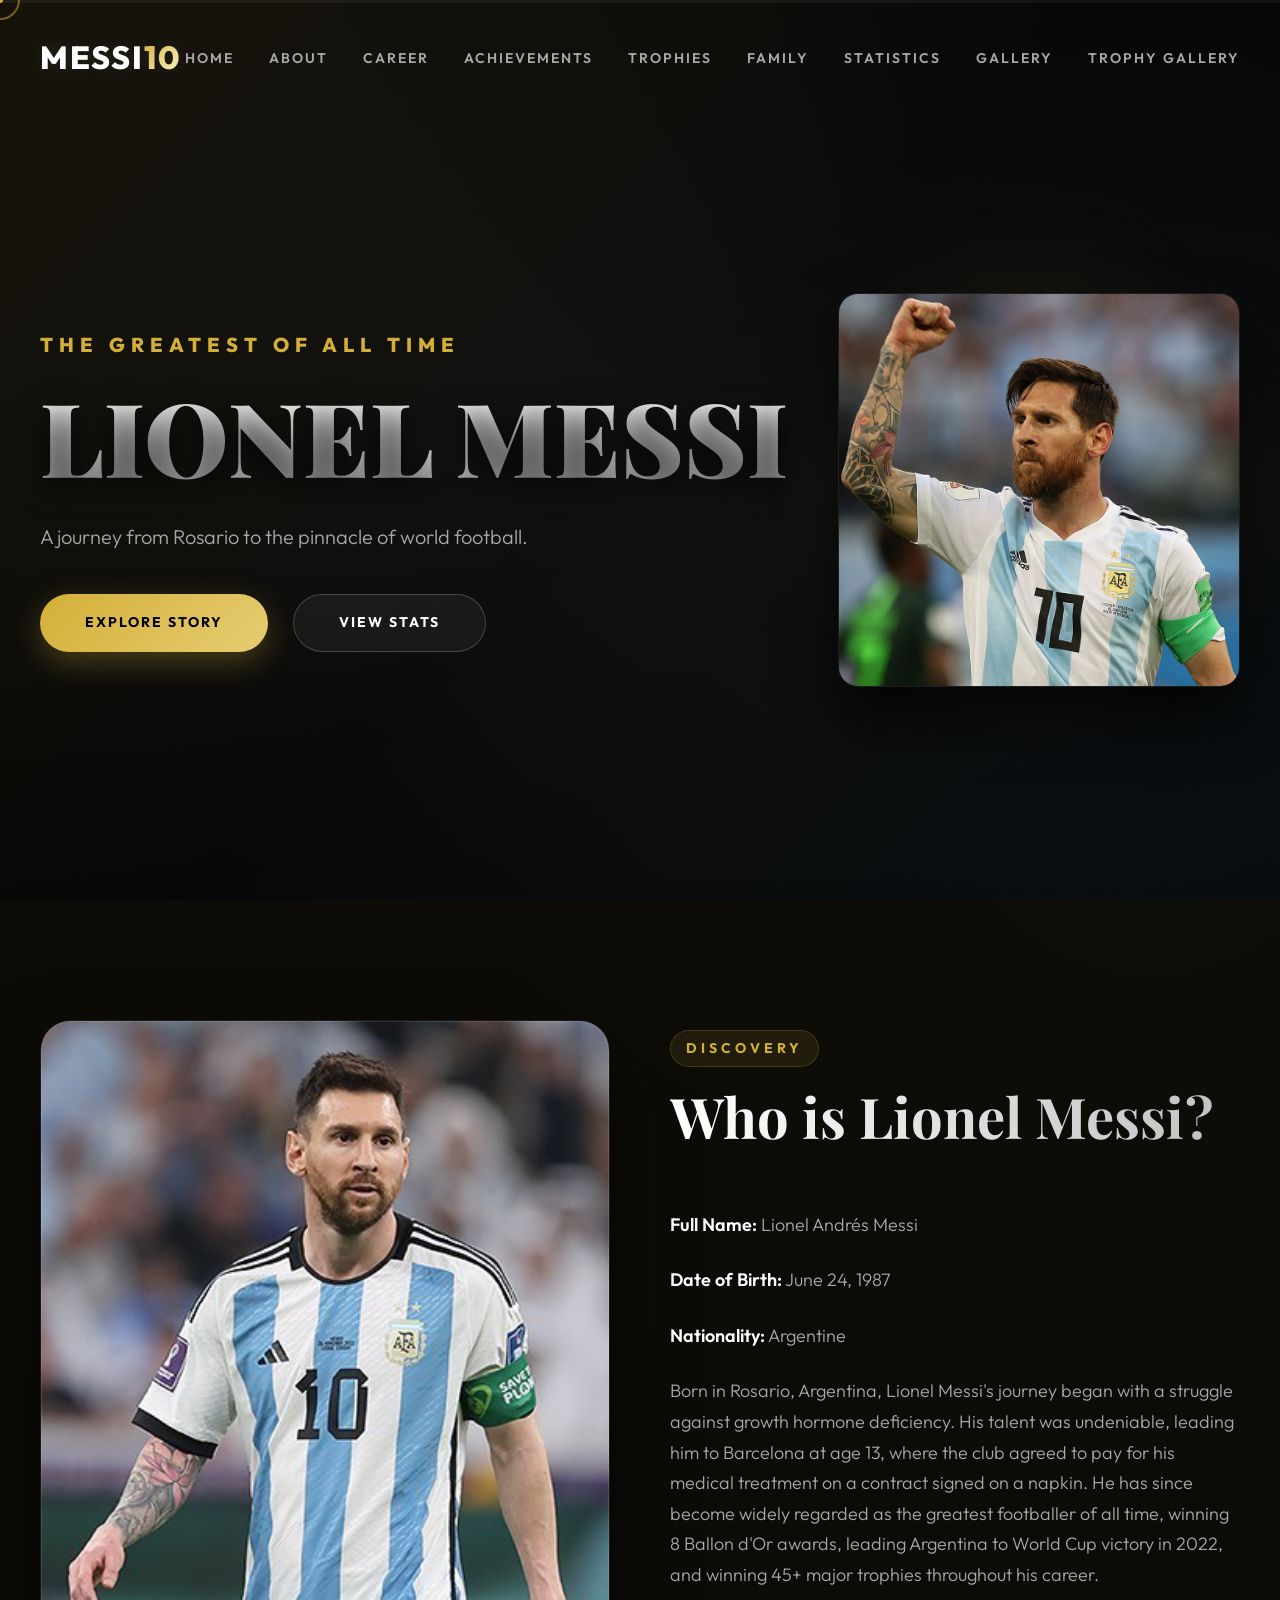
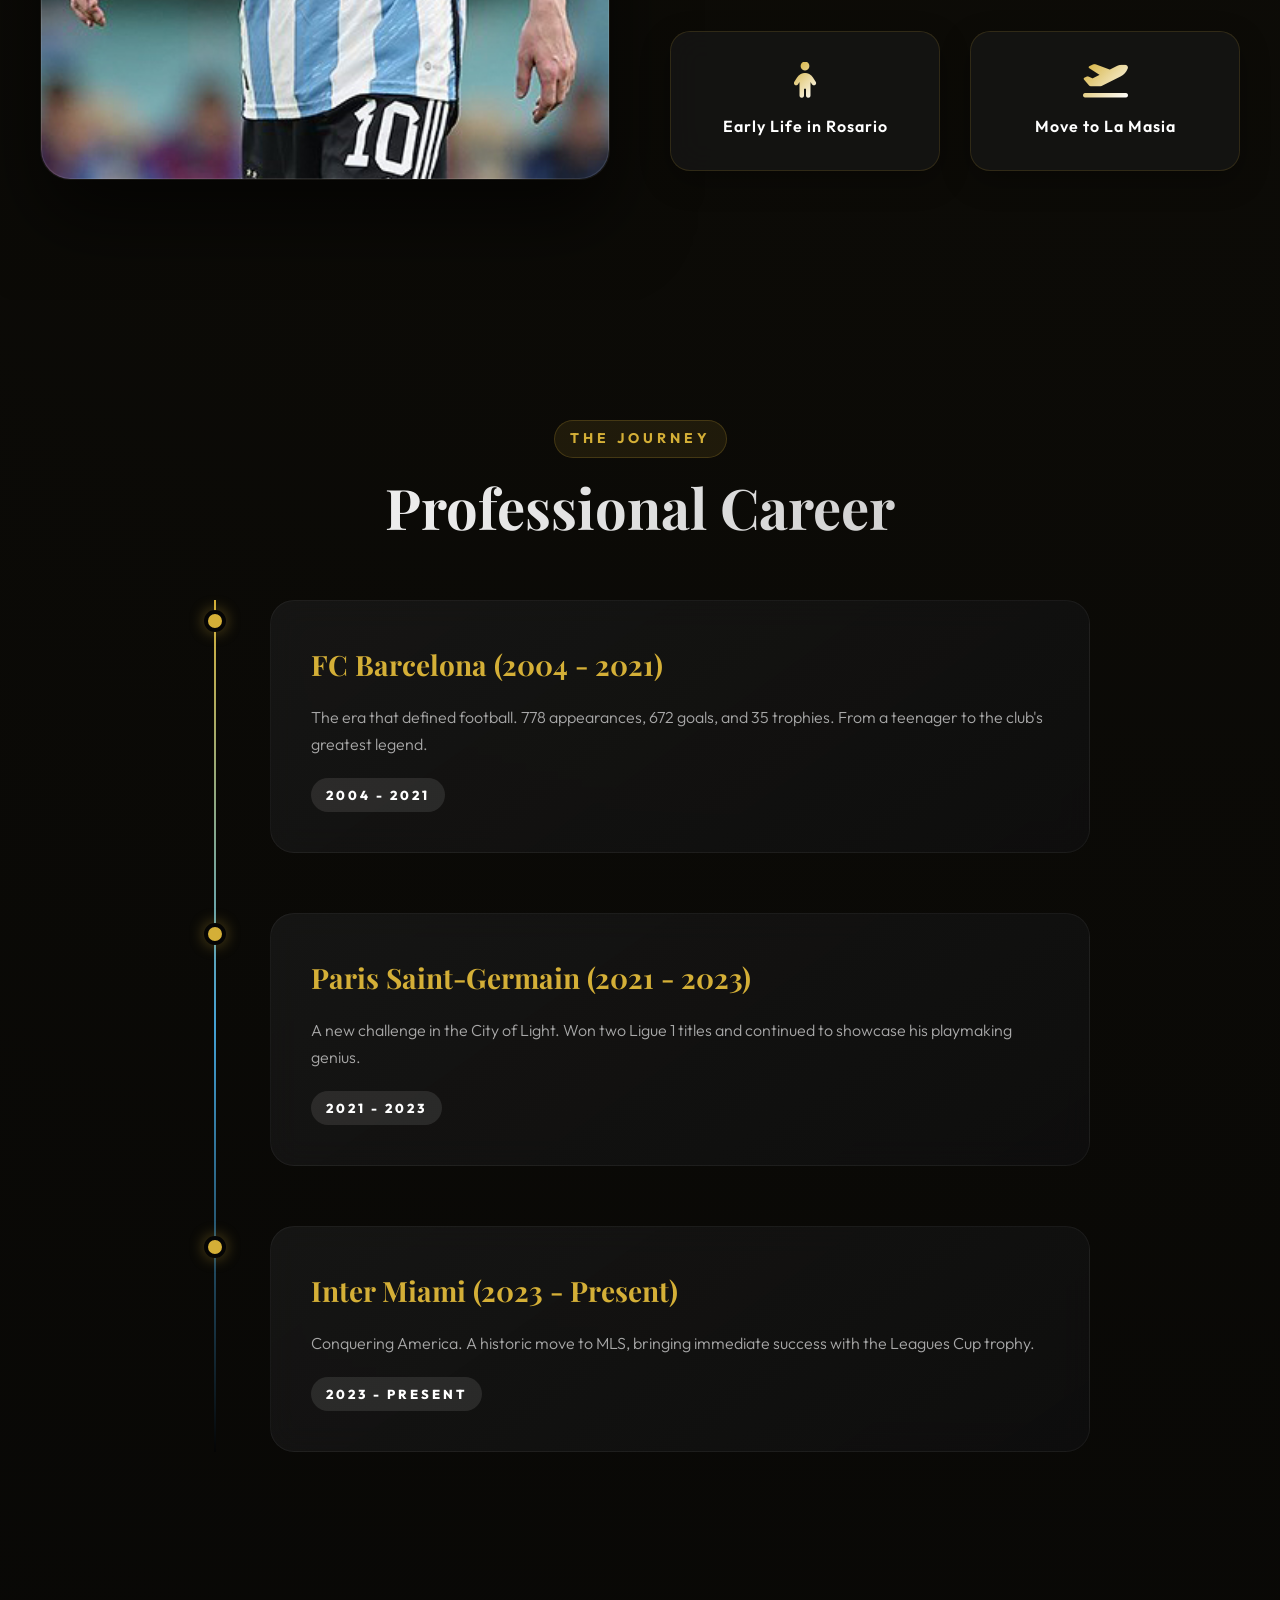
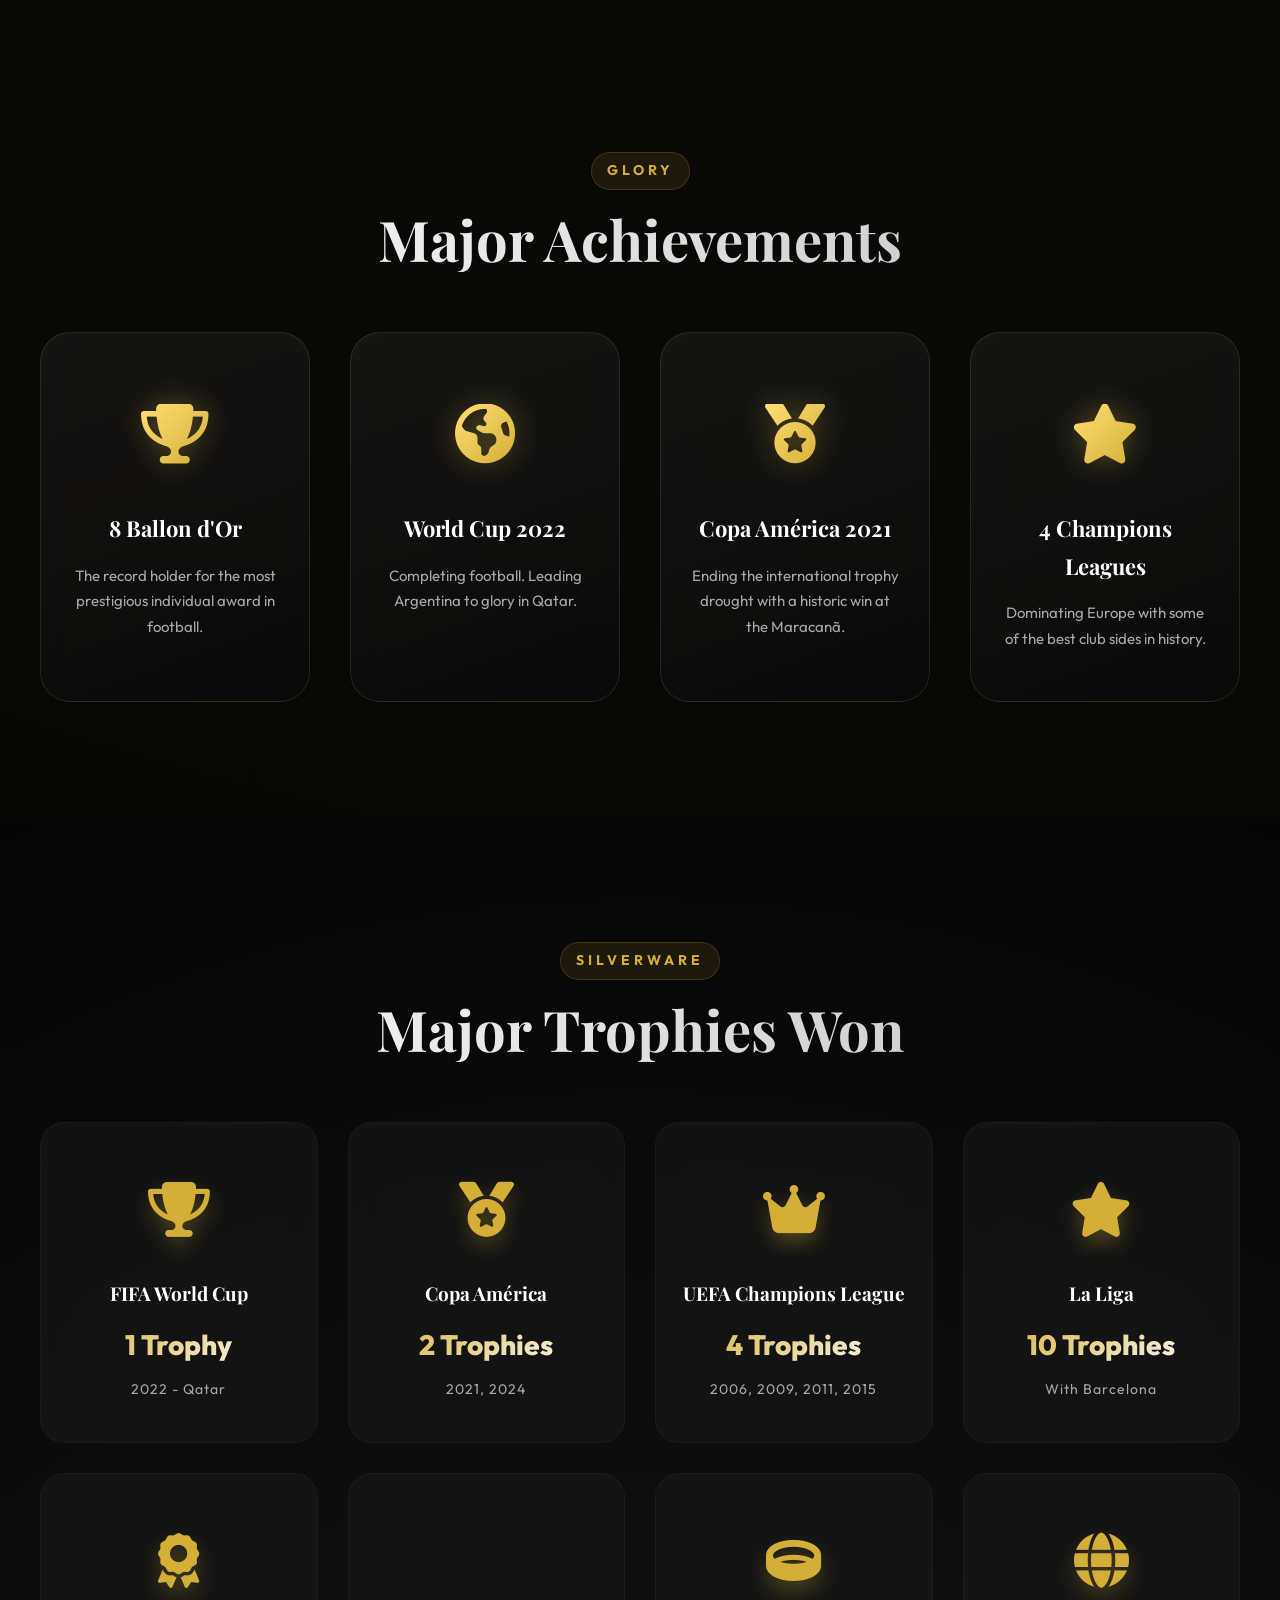
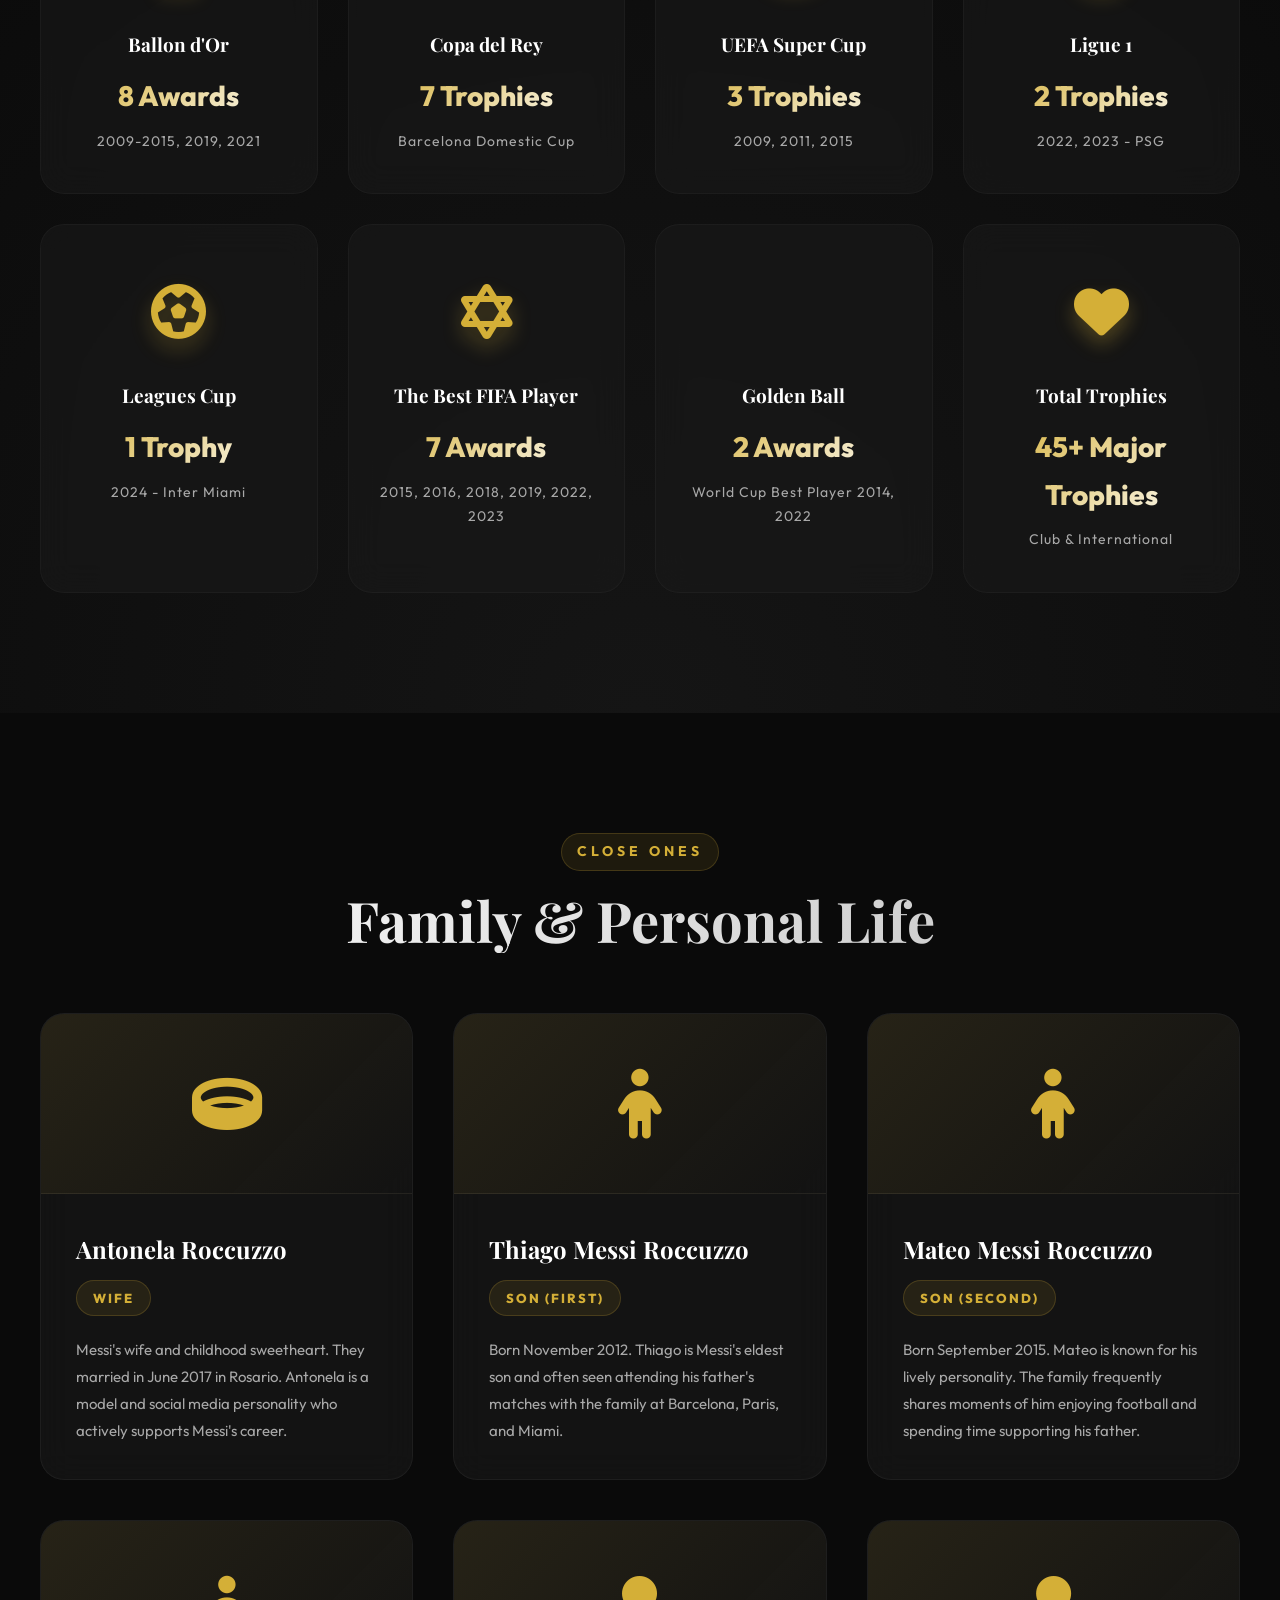
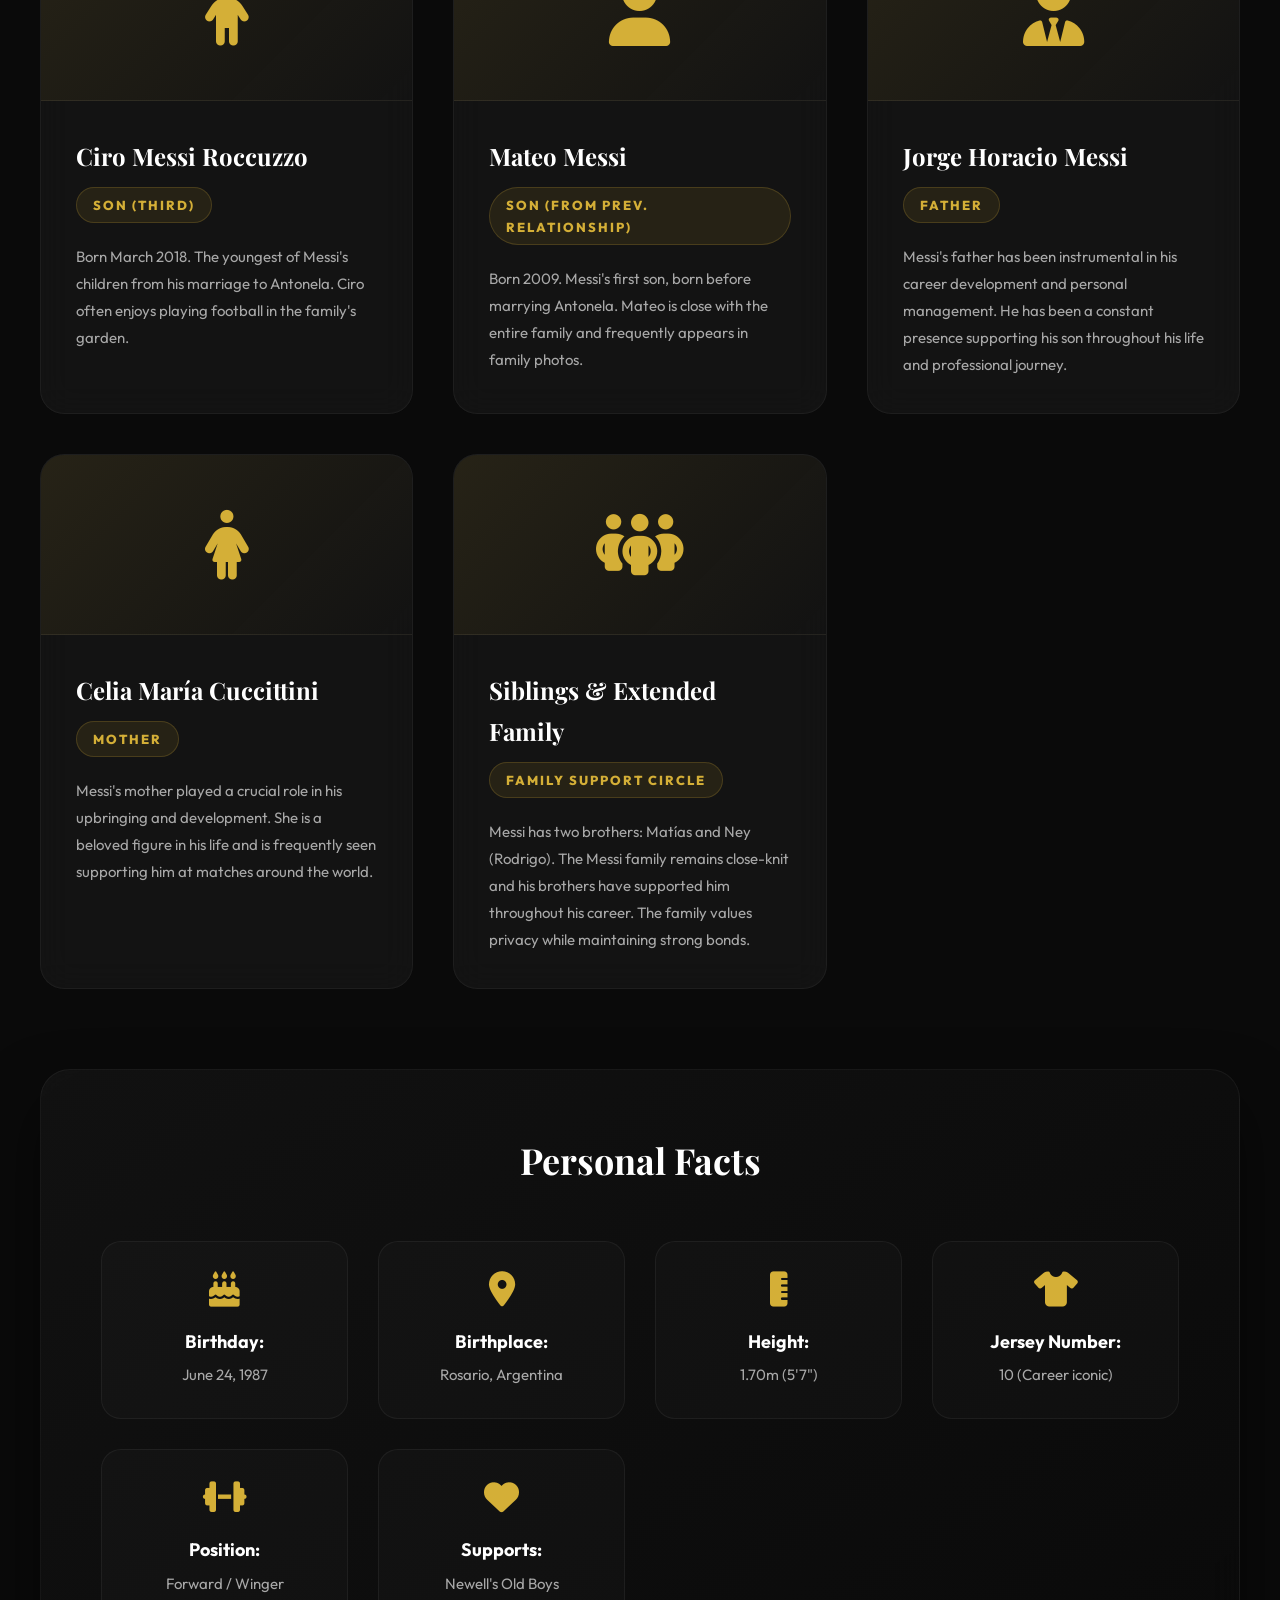
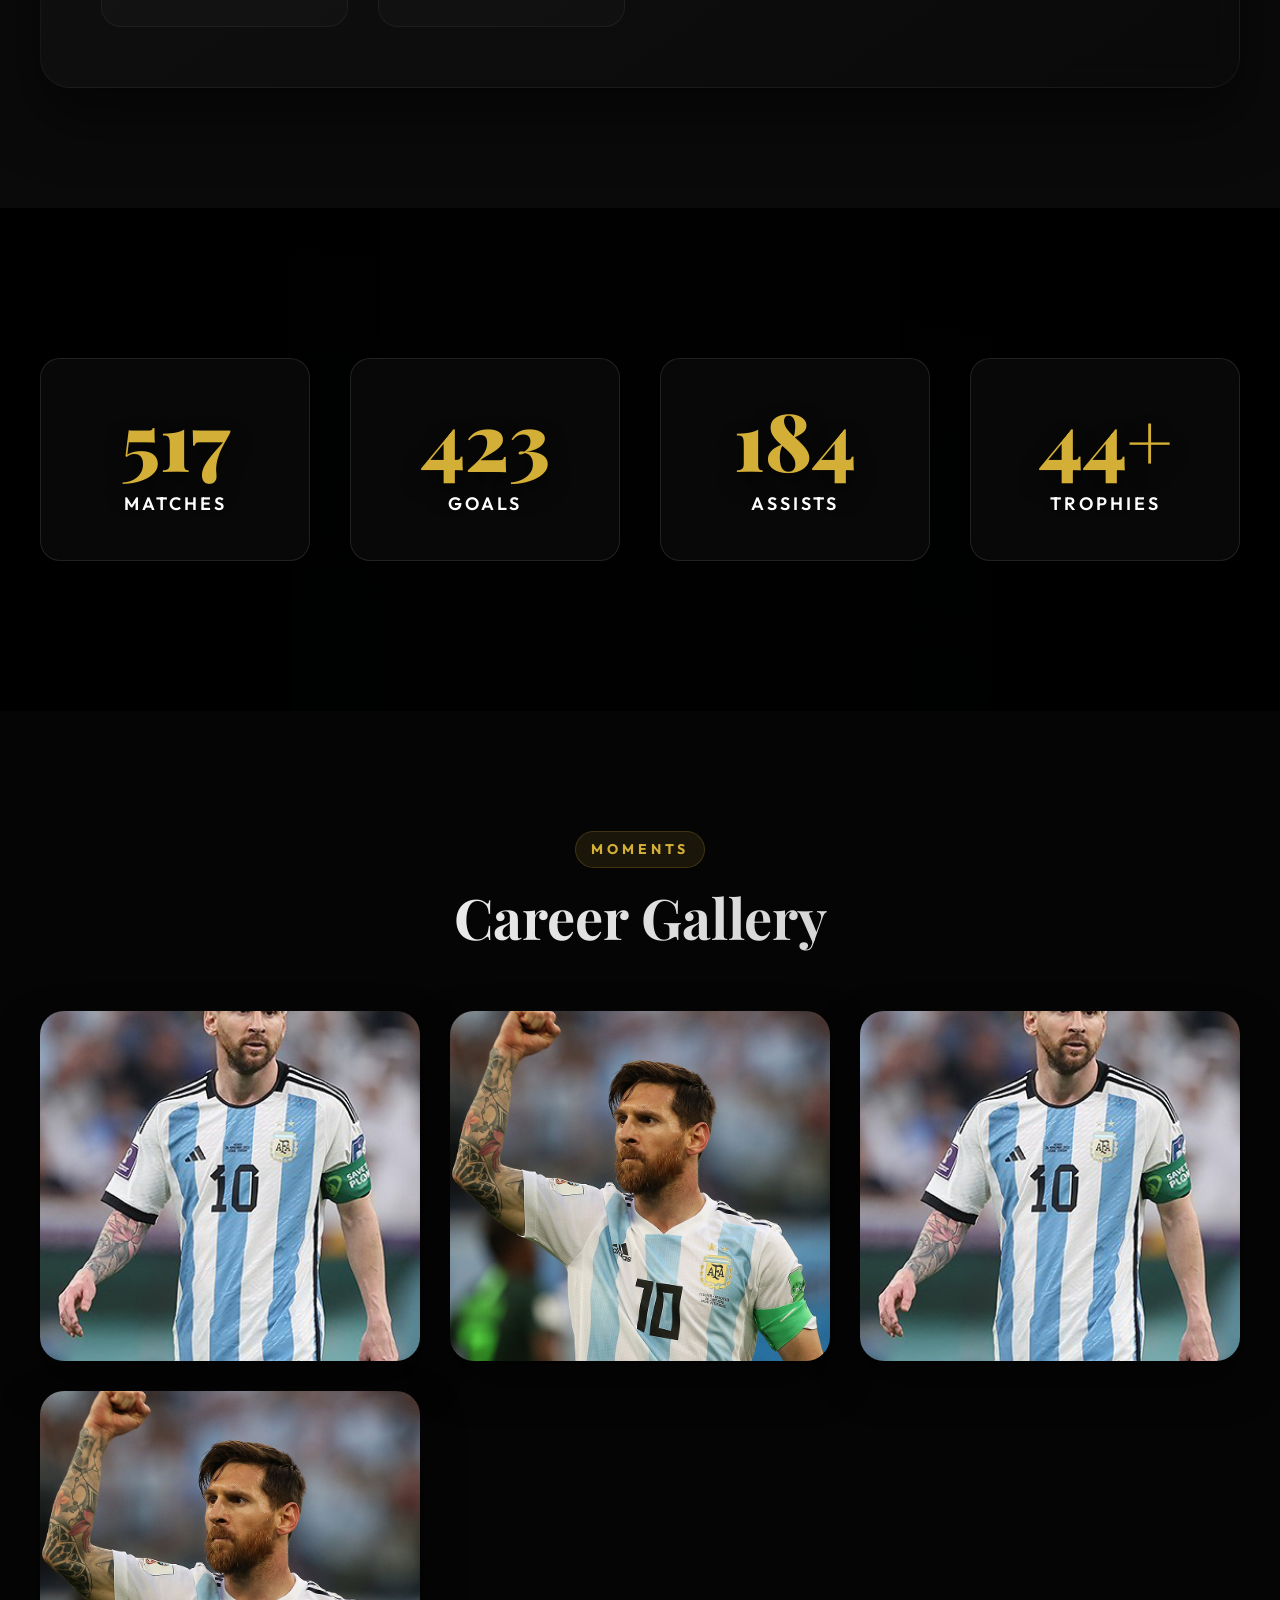
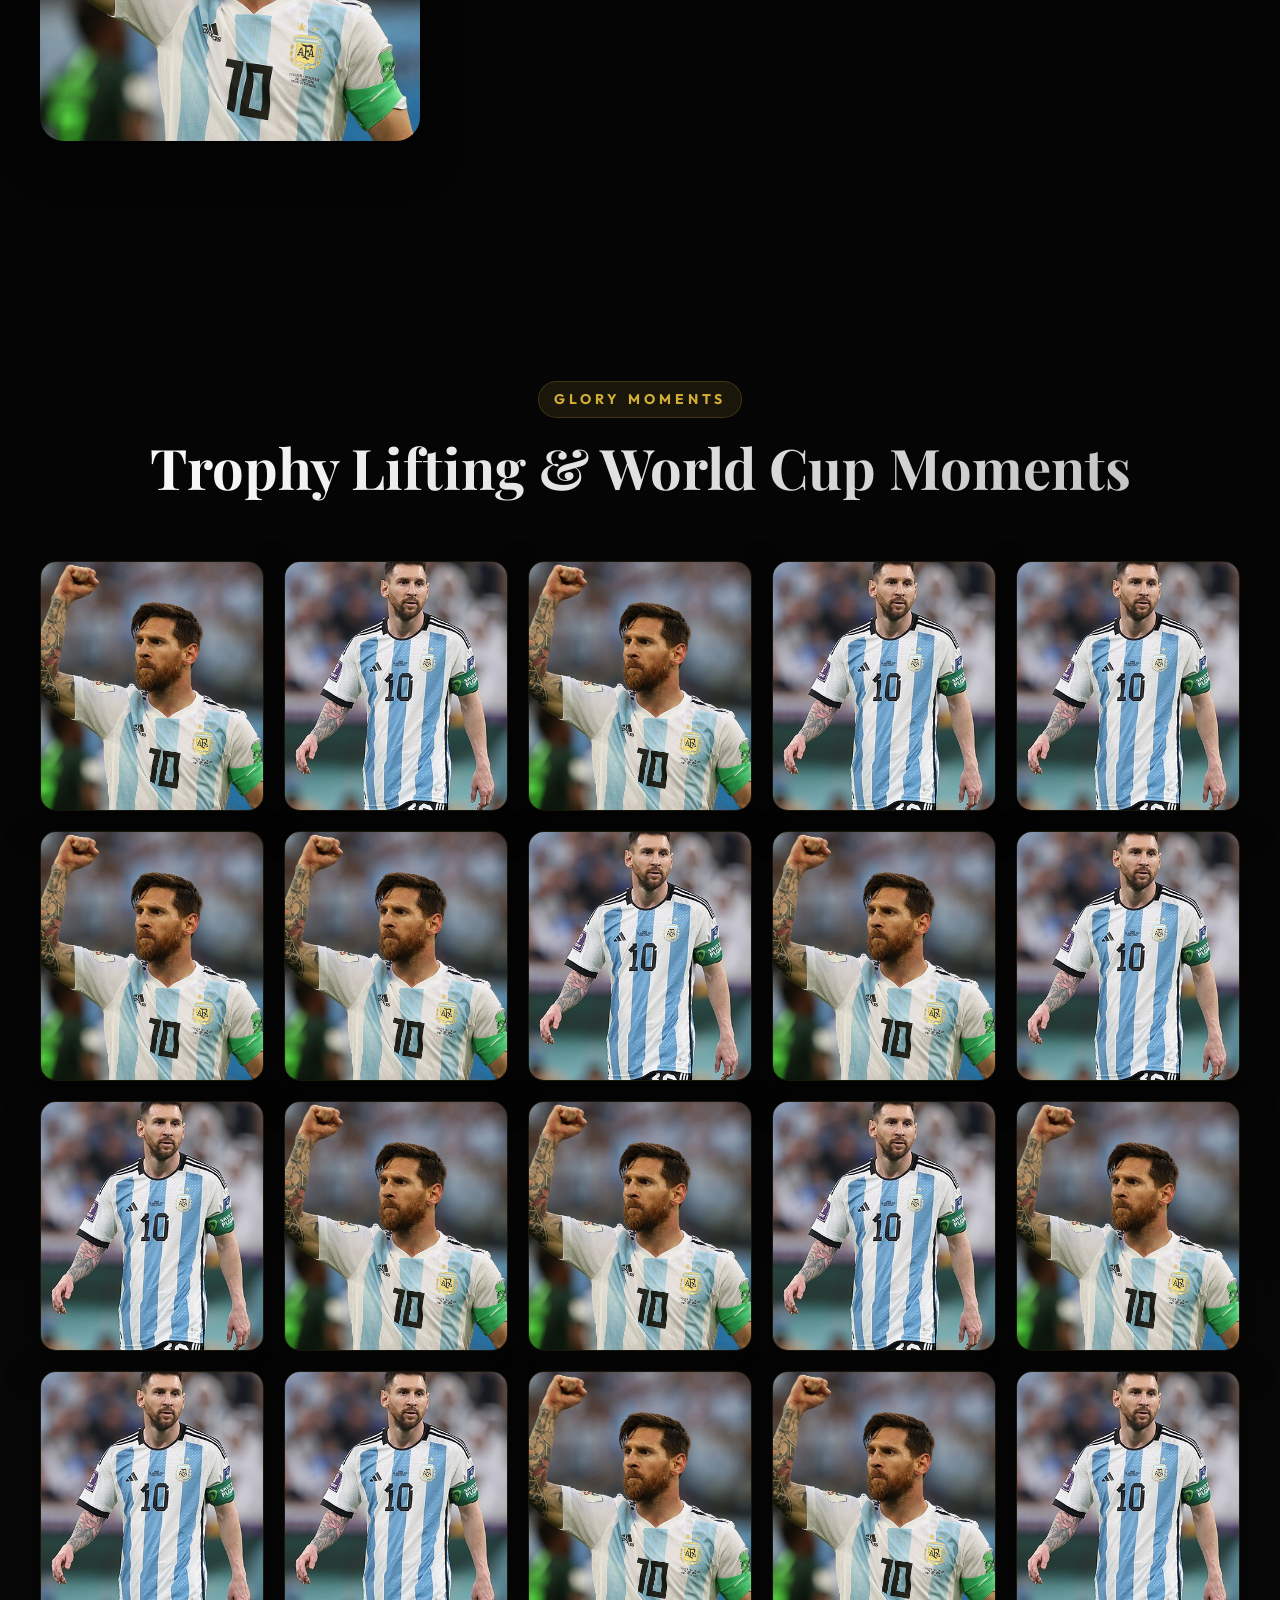
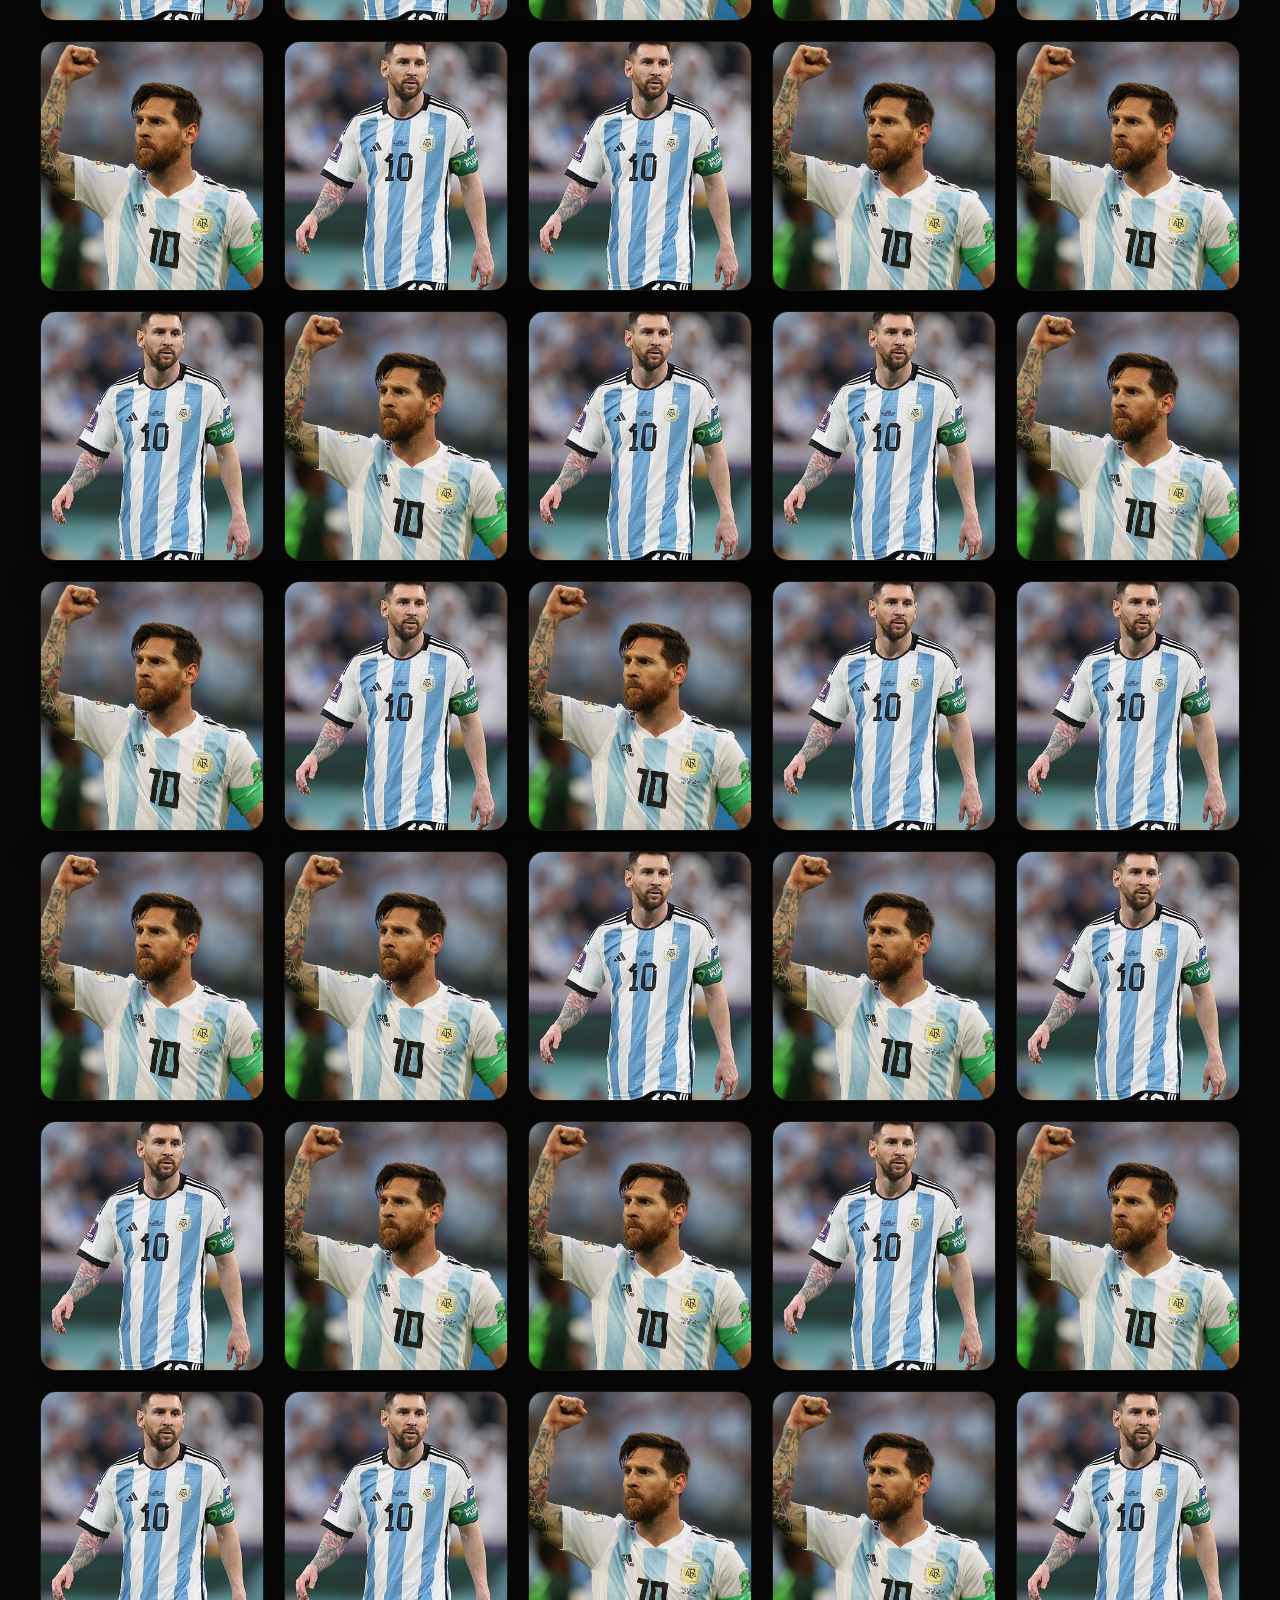
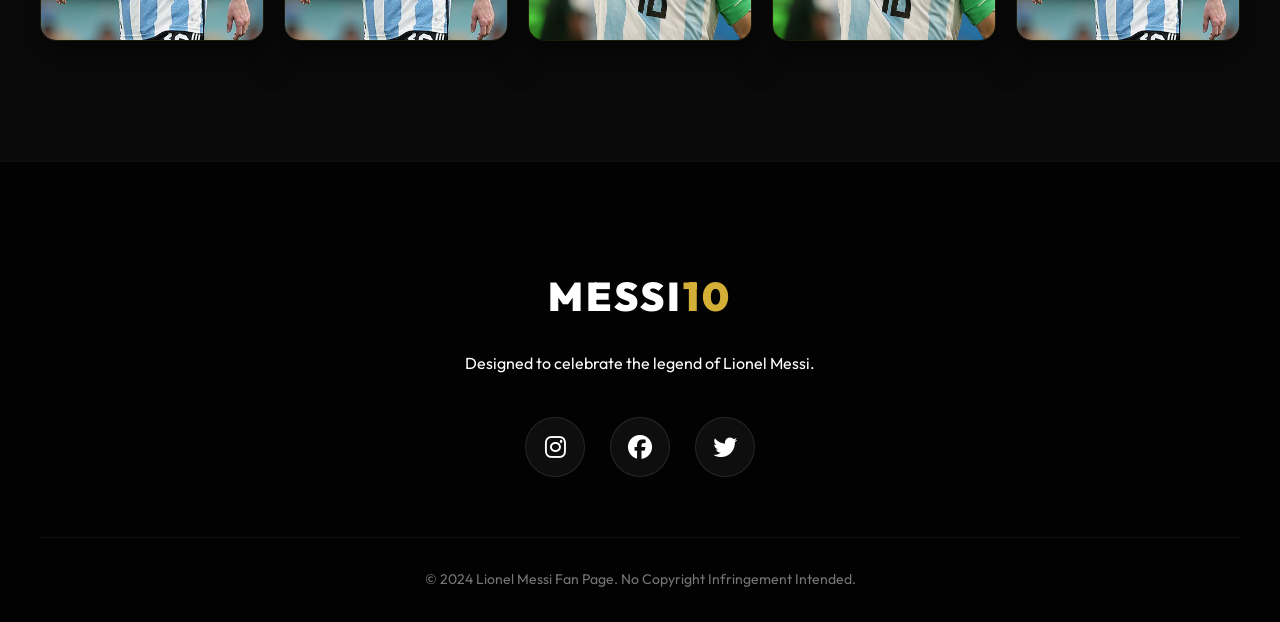
==== commit c03764b2: "Update index.html" ====
--- a/index.html
+++ b/index.html
@@ -3,7 +3,7 @@
 <head>
     <meta charset="UTF-8">
     <meta name="viewport" content="width=device-width, initial-scale=1.0">
-    <title>Lionel Messi | The GOAT</title>
+    <title>Samrat | The GOAT</title>
     <meta name="description" content="Explore the legendary career, statistics, and achievements of Lionel Messi - the greatest of all time.">
     <link rel="stylesheet" href="style.css">
     <!-- Google Fonts -->
